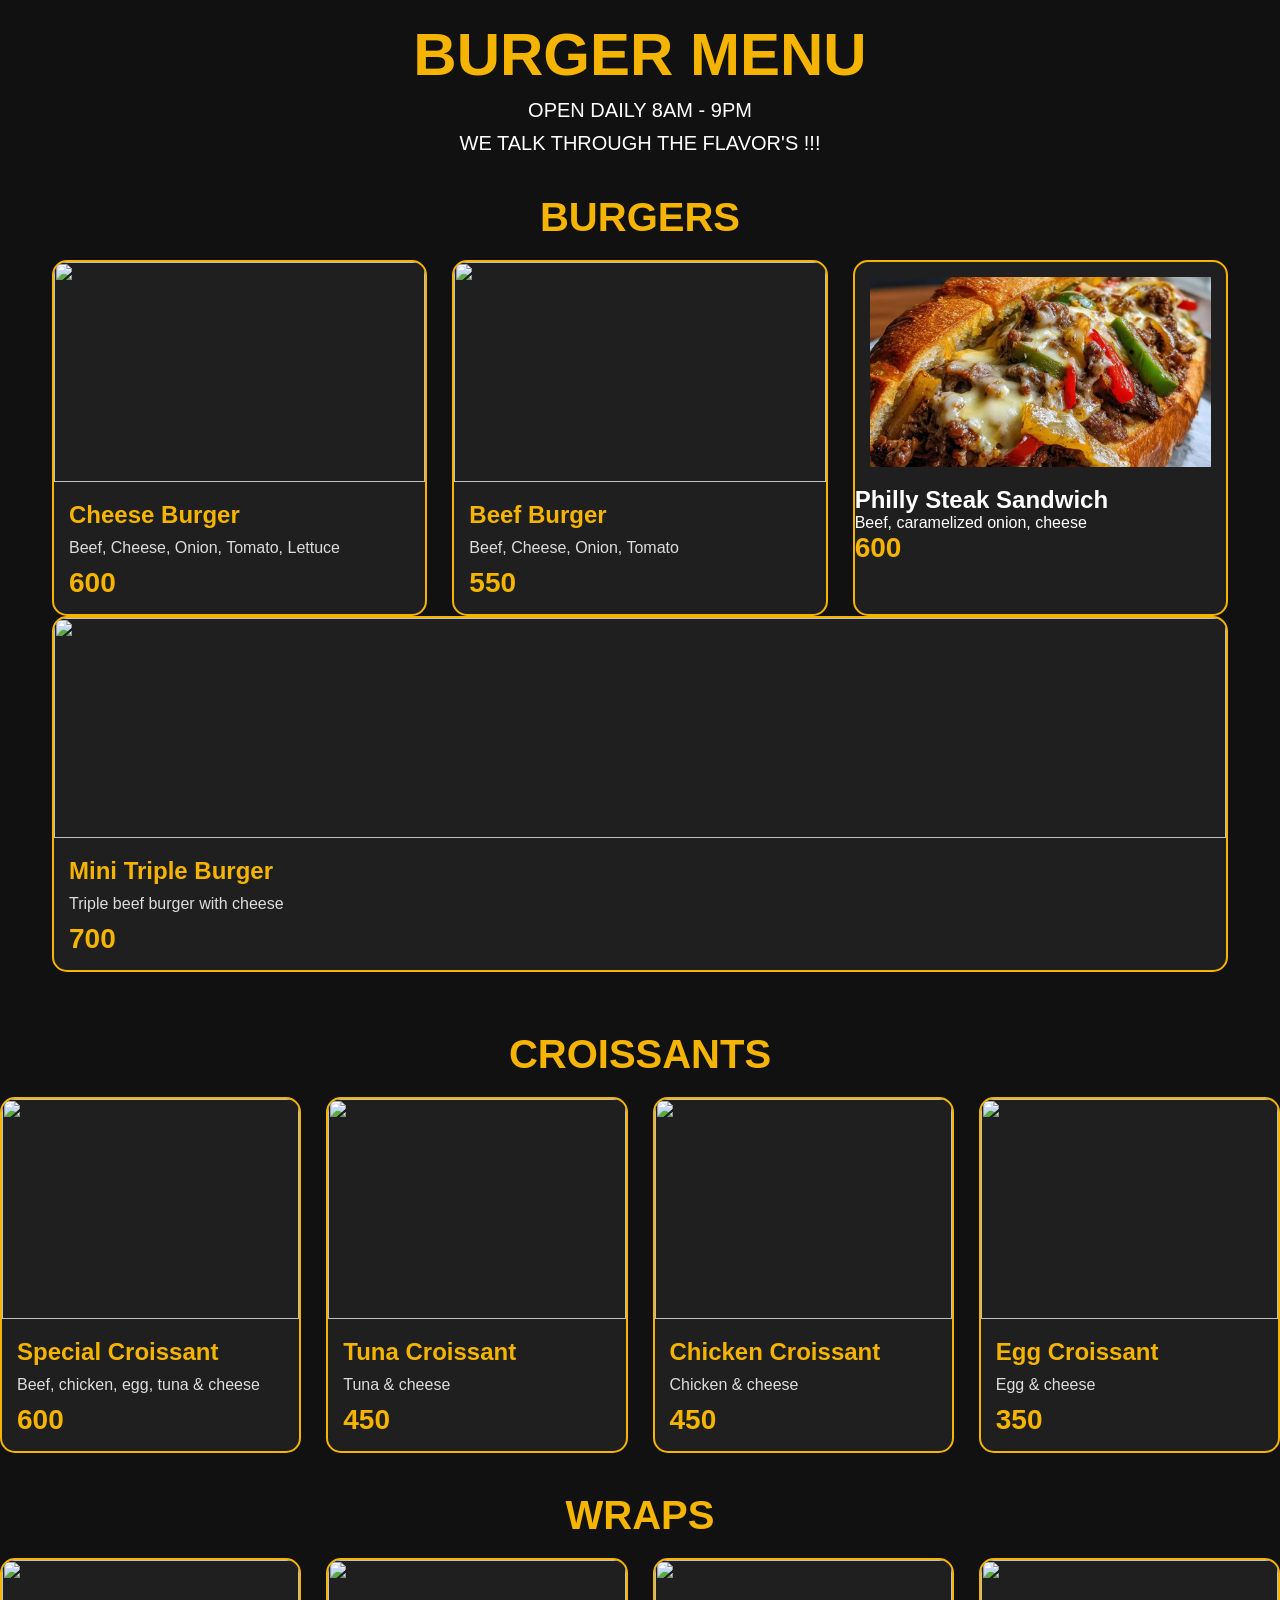
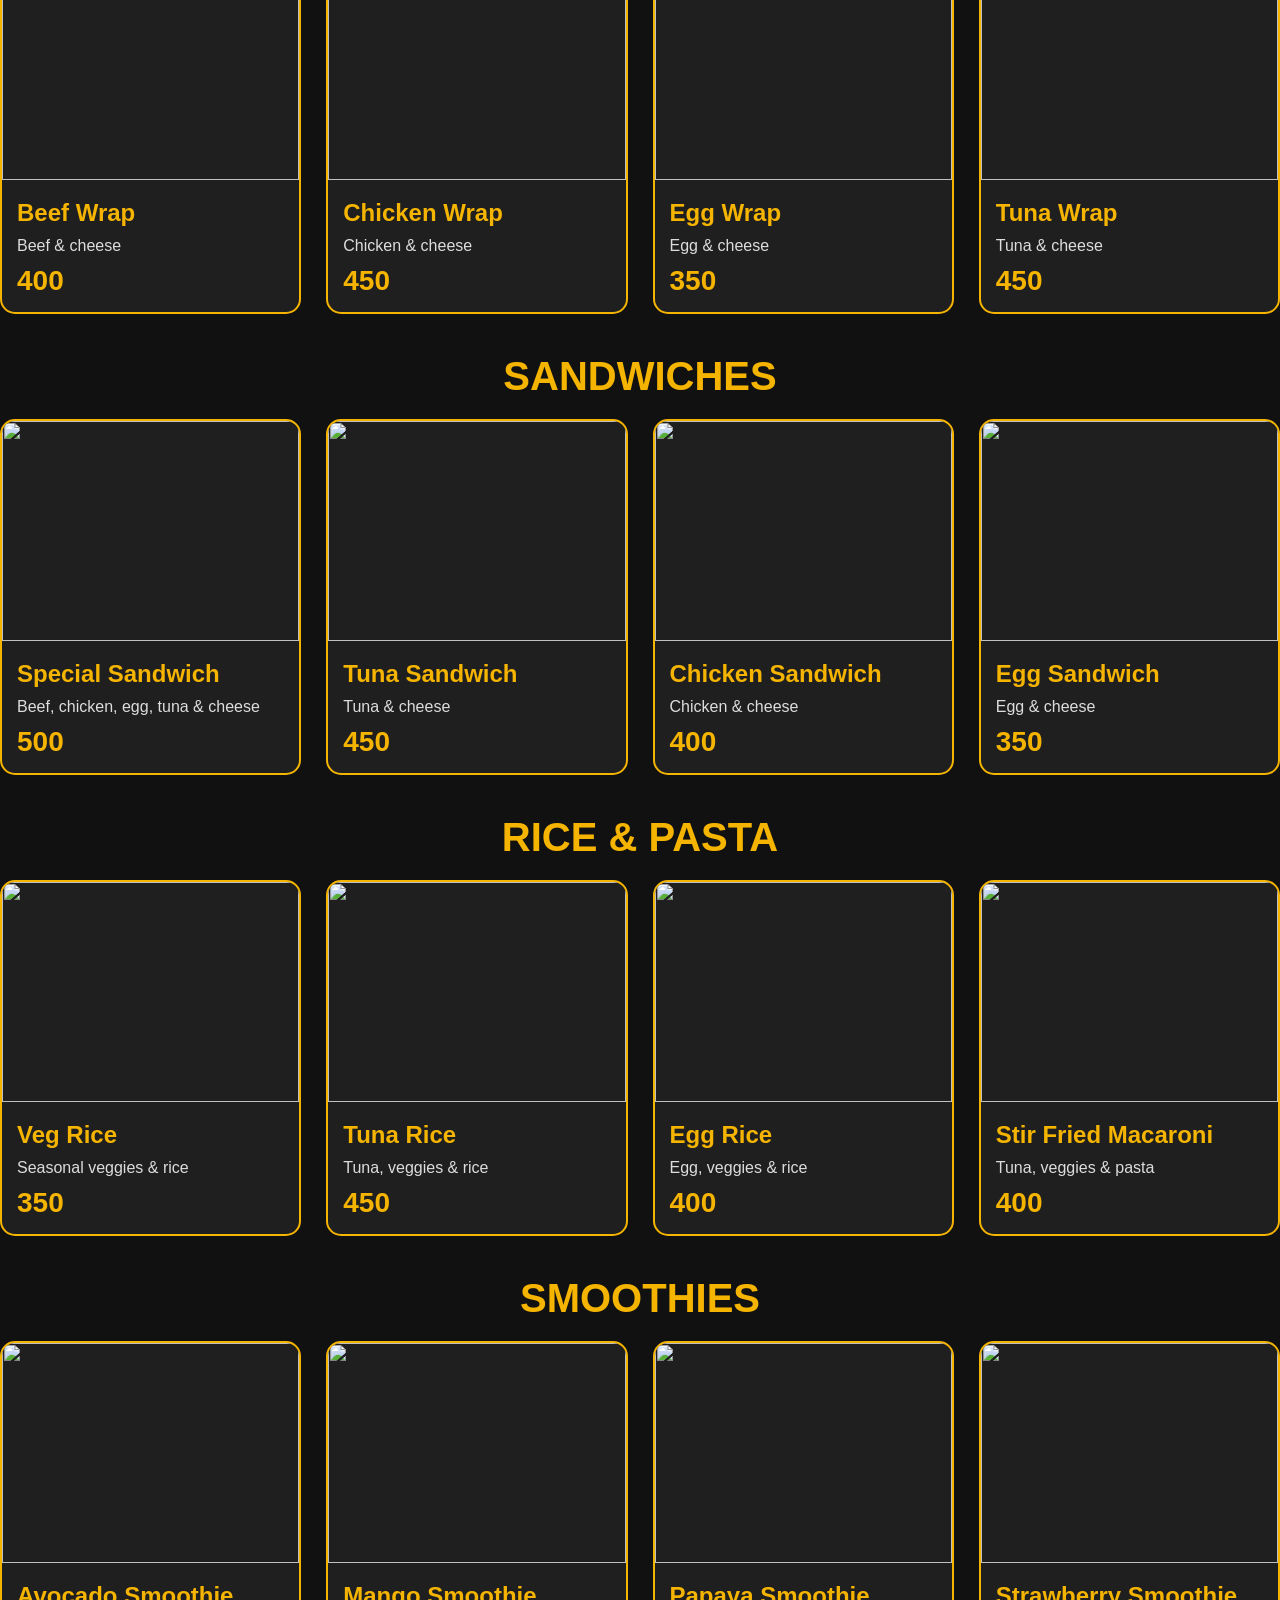
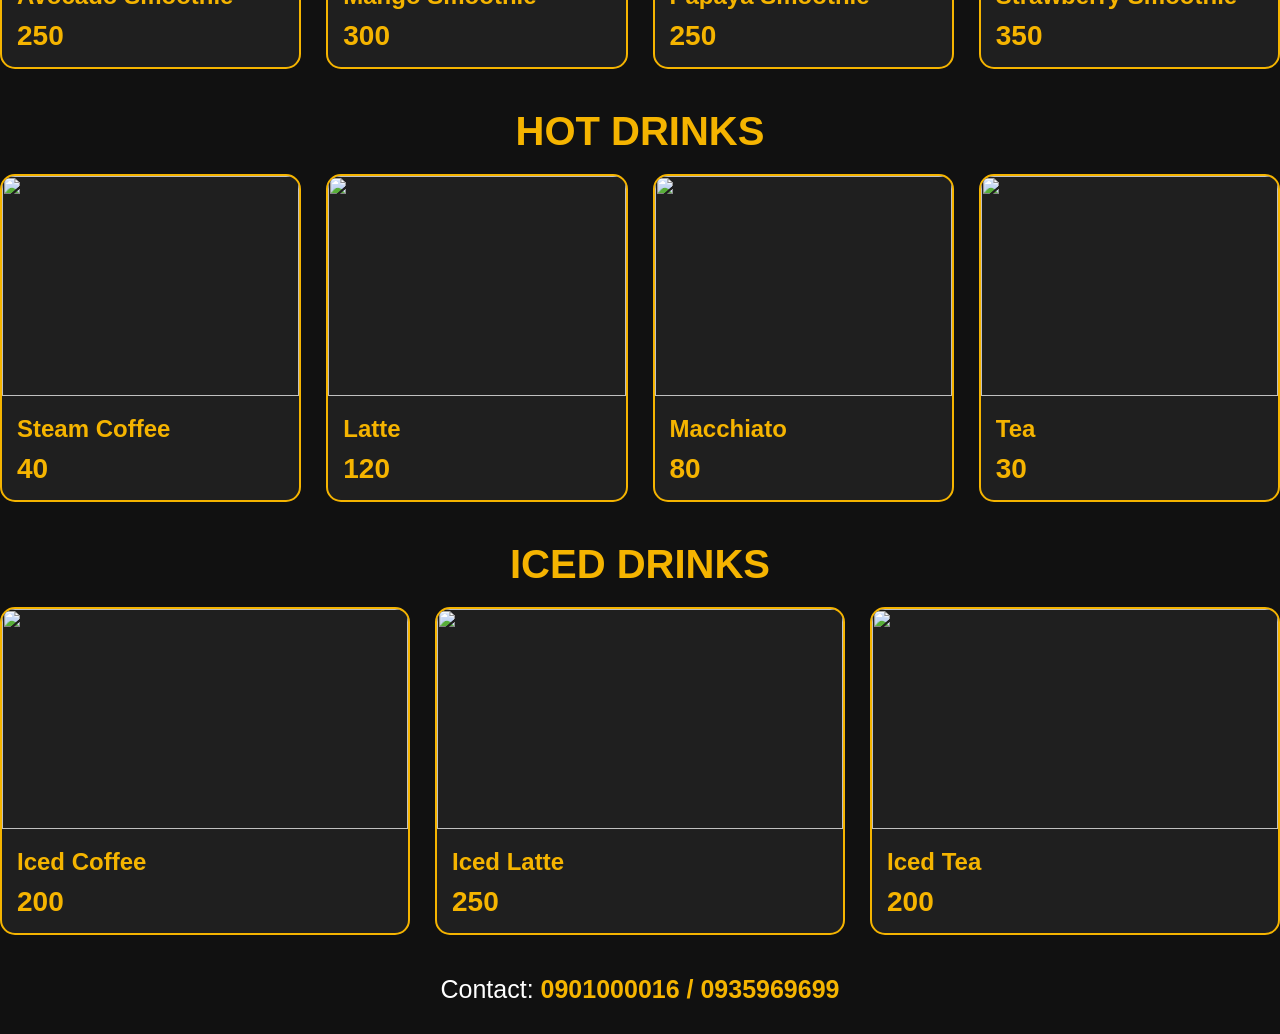
==== index.html @ a99a6784 "change commit" ====
<!DOCTYPE html>
<html lang="en">
<head>
<meta charset="UTF-8">
<meta name="viewport" content="width=device-width, initial-scale=1.0">
<title>Burger Menu</title>

<link rel="stylesheet" href="/styles/style.css">
</head>
<!-- 
    body
        main
        header/navbar 
        section
        section
    footer
    



-->


<body>

<div class="container">

<div class="title">
    <h1>BURGER MENU</h1>
    <p>OPEN DAILY 8AM - 9PM</p>
    <p>WE TALK THROUGH THE FLAVOR'S !!!</p>
</div>

<!-- BURGERS -->

<h1 class="section-title">BURGERS</h1>

<div class="grid">

<div class="card">
<img src="https://images.unsplash.com/photo-1568901346375-23c9450c58cd?q=80&w=1000">
<div class="content">
<h2>Cheese Burger</h2>
<p>Beef, Cheese, Onion, Tomato, Lettuce</p>
<div class="price">600</div>
</div>
</div>

<div class="card">
<img src="https://images.unsplash.com/photo-1550547660-d9450f859349?q=80&w=1000">
<div class="content">
<h2>Beef Burger</h2>
<p>Beef, Cheese, Onion, Tomato</p>
<div class="price">550</div>
</div>
</div>

<div class="card">
<img src="/asset/images/ground-beef-philly-cheese-steak-sandwich-featured.webp"
<div class="content">
<h2>Philly Steak Sandwich</h2>
<p>Beef, caramelized onion, cheese</p>
<div class="price">600</div>
</div>
</div>

<div class="card">
<img src="https://images.unsplash.com/photo-1571091718767-18b5b1457add?q=80&w=1000">
<div class="content">
<h2>Mini Triple Burger</h2>
<p>Triple beef burger with cheese</p>
<div class="price">700</div>
</div>
</div>

</div>

<!-- CROISSANTS -->

<h1 class="section-title">CROISSANTS</h1>

<div class="grid">

<div class="card">
<img src="https://images.unsplash.com/photo-1608039755401-742074f0548d?q=80&w=1000">
<div class="content">
<h2>Special Croissant</h2>
<p>Beef, chicken, egg, tuna & cheese</p>
<div class="price">600</div>
</div>
</div>

<div class="card">
<img src="https://images.unsplash.com/photo-1608039755401-742074f0548d?q=80&w=1000">
<div class="content">
<h2>Tuna Croissant</h2>
<p>Tuna & cheese</p>
<div class="price">450</div>
</div>
</div>

<div class="card">
<img src="https://images.unsplash.com/photo-1608039755401-742074f0548d?q=80&w=1000">
<div class="content">
<h2>Chicken Croissant</h2>
<p>Chicken & cheese</p>
<div class="price">450</div>
</div>
</div>

<div class="card">
<img src="https://images.unsplash.com/photo-1608039755401-742074f0548d?q=80&w=1000">
<div class="content">
<h2>Egg Croissant</h2>
<p>Egg & cheese</p>
<div class="price">350</div>
</div>
</div>

</div>

<!-- WRAPS -->

<h1 class="section-title">WRAPS</h1>

<div class="grid">

<div class="card">
<img src="https://images.unsplash.com/photo-1626700051175-6818013e1d4f?q=80&w=1000">
<div class="content">
<h2>Beef Wrap</h2>
<p>Beef & cheese</p>
<div class="price">400</div>
</div>
</div>

<div class="card">
<img src="https://images.unsplash.com/photo-1626700051175-6818013e1d4f?q=80&w=1000">
<div class="content">
<h2>Chicken Wrap</h2>
<p>Chicken & cheese</p>
<div class="price">450</div>
</div>
</div>

<div class="card">
<img src="https://images.unsplash.com/photo-1626700051175-6818013e1d4f?q=80&w=1000">
<div class="content">
<h2>Egg Wrap</h2>
<p>Egg & cheese</p>
<div class="price">350</div>
</div>
</div>

<div class="card">
<img src="https://images.unsplash.com/photo-1626700051175-6818013e1d4f?q=80&w=1000">
<div class="content">
<h2>Tuna Wrap</h2>
<p>Tuna & cheese</p>
<div class="price">450</div>
</div>
</div>

</div>

<!-- SANDWICHES -->

<h1 class="section-title">SANDWICHES</h1>

<div class="grid">

<div class="card">
<img src="https://images.unsplash.com/photo-1528736235302-52922df5c122?q=80&w=1000">
<div class="content">
<h2>Special Sandwich</h2>
<p>Beef, chicken, egg, tuna & cheese</p>
<div class="price">500</div>
</div>
</div>

<div class="card">
<img src="https://images.unsplash.com/photo-1528736235302-52922df5c122?q=80&w=1000">
<div class="content">
<h2>Tuna Sandwich</h2>
<p>Tuna & cheese</p>
<div class="price">450</div>
</div>
</div>

<div class="card">
<img src="https://images.unsplash.com/photo-1528736235302-52922df5c122?q=80&w=1000">
<div class="content">
<h2>Chicken Sandwich</h2>
<p>Chicken & cheese</p>
<div class="price">400</div>
</div>
</div>

<div class="card">
<img src="https://images.unsplash.com/photo-1528736235302-52922df5c122?q=80&w=1000">
<div class="content">
<h2>Egg Sandwich</h2>
<p>Egg & cheese</p>
<div class="price">350</div>
</div>
</div>

</div>

<!-- RICE & PASTA -->

<h1 class="section-title">RICE & PASTA</h1>

<div class="grid">

<div class="card">
<img src="https://images.unsplash.com/photo-1512058564366-18510be2db19?q=80&w=1000">
<div class="content">
<h2>Veg Rice</h2>
<p>Seasonal veggies & rice</p>
<div class="price">350</div>
</div>
</div>

<div class="card">
<img src="https://images.unsplash.com/photo-1512058564366-18510be2db19?q=80&w=1000">
<div class="content">
<h2>Tuna Rice</h2>
<p>Tuna, veggies & rice</p>
<div class="price">450</div>
</div>
</div>

<div class="card">
<img src="https://images.unsplash.com/photo-1512058564366-18510be2db19?q=80&w=1000">
<div class="content">
<h2>Egg Rice</h2>
<p>Egg, veggies & rice</p>
<div class="price">400</div>
</div>
</div>

<div class="card">
<img src="https://images.unsplash.com/photo-1621996346565-e3dbc646d9a9?q=80&w=1000">
<div class="content">
<h2>Stir Fried Macaroni</h2>
<p>Tuna, veggies & pasta</p>
<div class="price">400</div>
</div>
</div>

</div>

<!-- SMOOTHIES -->

<h1 class="section-title">SMOOTHIES</h1>

<div class="grid">

<div class="card">
<img src="https://images.unsplash.com/photo-1623065422902-30a2d299bbe4?q=80&w=1000">
<div class="content">
<h2>Avocado Smoothie</h2>
<div class="price">250</div>
</div>
</div>

<div class="card">
<img src="https://images.unsplash.com/photo-1621506289937-a8e4df240d0b?q=80&w=1000">
<div class="content">
<h2>Mango Smoothie</h2>
<div class="price">300</div>
</div>
</div>

<div class="card">
<img src="https://images.unsplash.com/photo-1622483767028-3f66f32aef97?q=80&w=1000">
<div class="content">
<h2>Papaya Smoothie</h2>
<div class="price">250</div>
</div>
</div>

<div class="card">
<img src="https://images.unsplash.com/photo-1553530666-ba11a90bb918?q=80&w=1000">
<div class="content">
<h2>Strawberry Smoothie</h2>
<div class="price">350</div>
</div>
</div>

</div>

<!-- HOT DRINKS -->

<h1 class="section-title">HOT DRINKS</h1>

<div class="grid">

<div class="card">
<img src="https://images.unsplash.com/photo-1495474472287-4d71bcdd2085?q=80&w=1000">
<div class="content">
<h2>Steam Coffee</h2>
<div class="price">40</div>
</div>
</div>

<div class="card">
<img src="https://images.unsplash.com/photo-1495474472287-4d71bcdd2085?q=80&w=1000">
<div class="content">
<h2>Latte</h2>
<div class="price">120</div>
</div>
</div>

<div class="card">
<img src="https://images.unsplash.com/photo-1495474472287-4d71bcdd2085?q=80&w=1000">
<div class="content">
<h2>Macchiato</h2>
<div class="price">80</div>
</div>
</div>

<div class="card">
<img src="https://images.unsplash.com/photo-1495474472287-4d71bcdd2085?q=80&w=1000">
<div class="content">
<h2>Tea</h2>
<div class="price">30</div>
</div>
</div>

</div>

<!-- ICED DRINKS -->

<h1 class="section-title">ICED DRINKS</h1>

<div class="grid">

<div class="card">
<img src="https://images.unsplash.com/photo-1517701604599-bb29b565090c?q=80&w=1000">
<div class="content">
<h2>Iced Coffee</h2>
<div class="price">200</div>
</div>
</div>

<div class="card">
<img src="https://images.unsplash.com/photo-1517701604599-bb29b565090c?q=80&w=1000">
<div class="content">
<h2>Iced Latte</h2>
<div class="price">250</div>
</div>
</div>

<div class="card">
<img src="https://images.unsplash.com/photo-1517701604599-bb29b565090c?q=80&w=1000">
<div class="content">
<h2>Iced Tea</h2>
<div class="price">200</div>
</div>
</div>

</div>

<div class="footer">
Contact: <span>0901000016 / 0935969699</span>
</div>

</div>

</body>
</html>
---- styles/style.css ----
*{
    margin:0;
    padding:0;
    box-sizing:border-box;
    font-family:Arial, sans-serif;
}

body{
    background:#111;
    color:white;
}

.container{
    width:95%;
    margin:auto;
    padding:20px;
}

.title{
    text-align:center;
    margin-bottom:30px;
}

.title h1{
    color:#f5b400;
    font-size:60px;
}

.title p{
    margin-top:10px;
    font-size:20px;
}

.section-title{
    text-align:center;
    color:#f5b400;
    margin:40px 0 20px;
    font-size:40px;
}

.grid{
    display:grid;
    grid-template-columns:repeat(auto-fit,minmax(260px,1fr));
    gap:25px;
}

.card{
    background:#1f1f1f;
    border:2px solid #f5b400;
    border-radius:15px;
    overflow:hidden;
    transition:0.3s;
}

.card:hover{
    transform:scale(1.03);
}

.card img{
    width:100%;
    height:220px;
    object-fit:cover;
}

.content{
    padding:15px;
}

.content h2{
    color:#f5b400;
    margin-bottom:10px;
}

.content p{
    color:#ddd;
    margin-bottom:10px;
}

.price{
    font-size:28px;
    font-weight:bold;
    color:#f5b400;
}

.footer{
    margin-top:40px;
    text-align:center;
    font-size:25px;
    padding-bottom:30px;
}

.footer span{
    color:#f5b400;
    font-weight:bold;
}
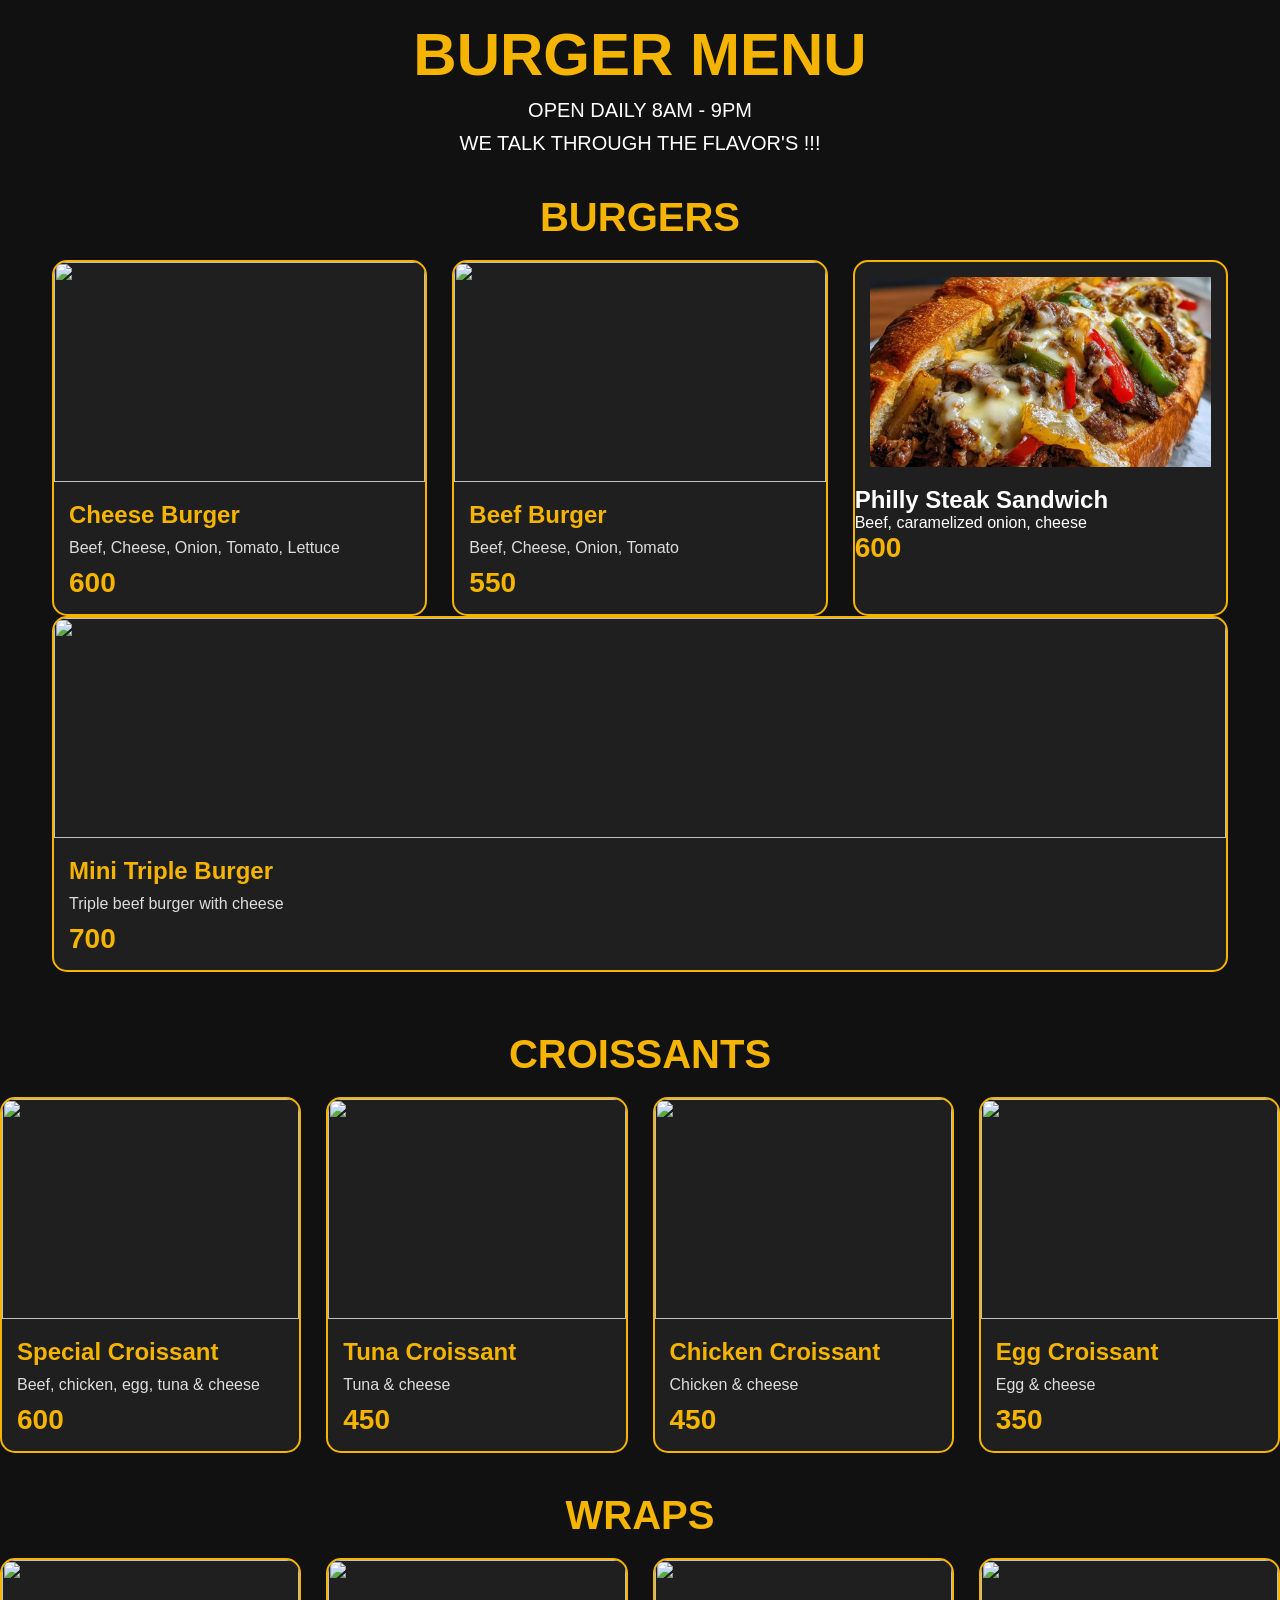
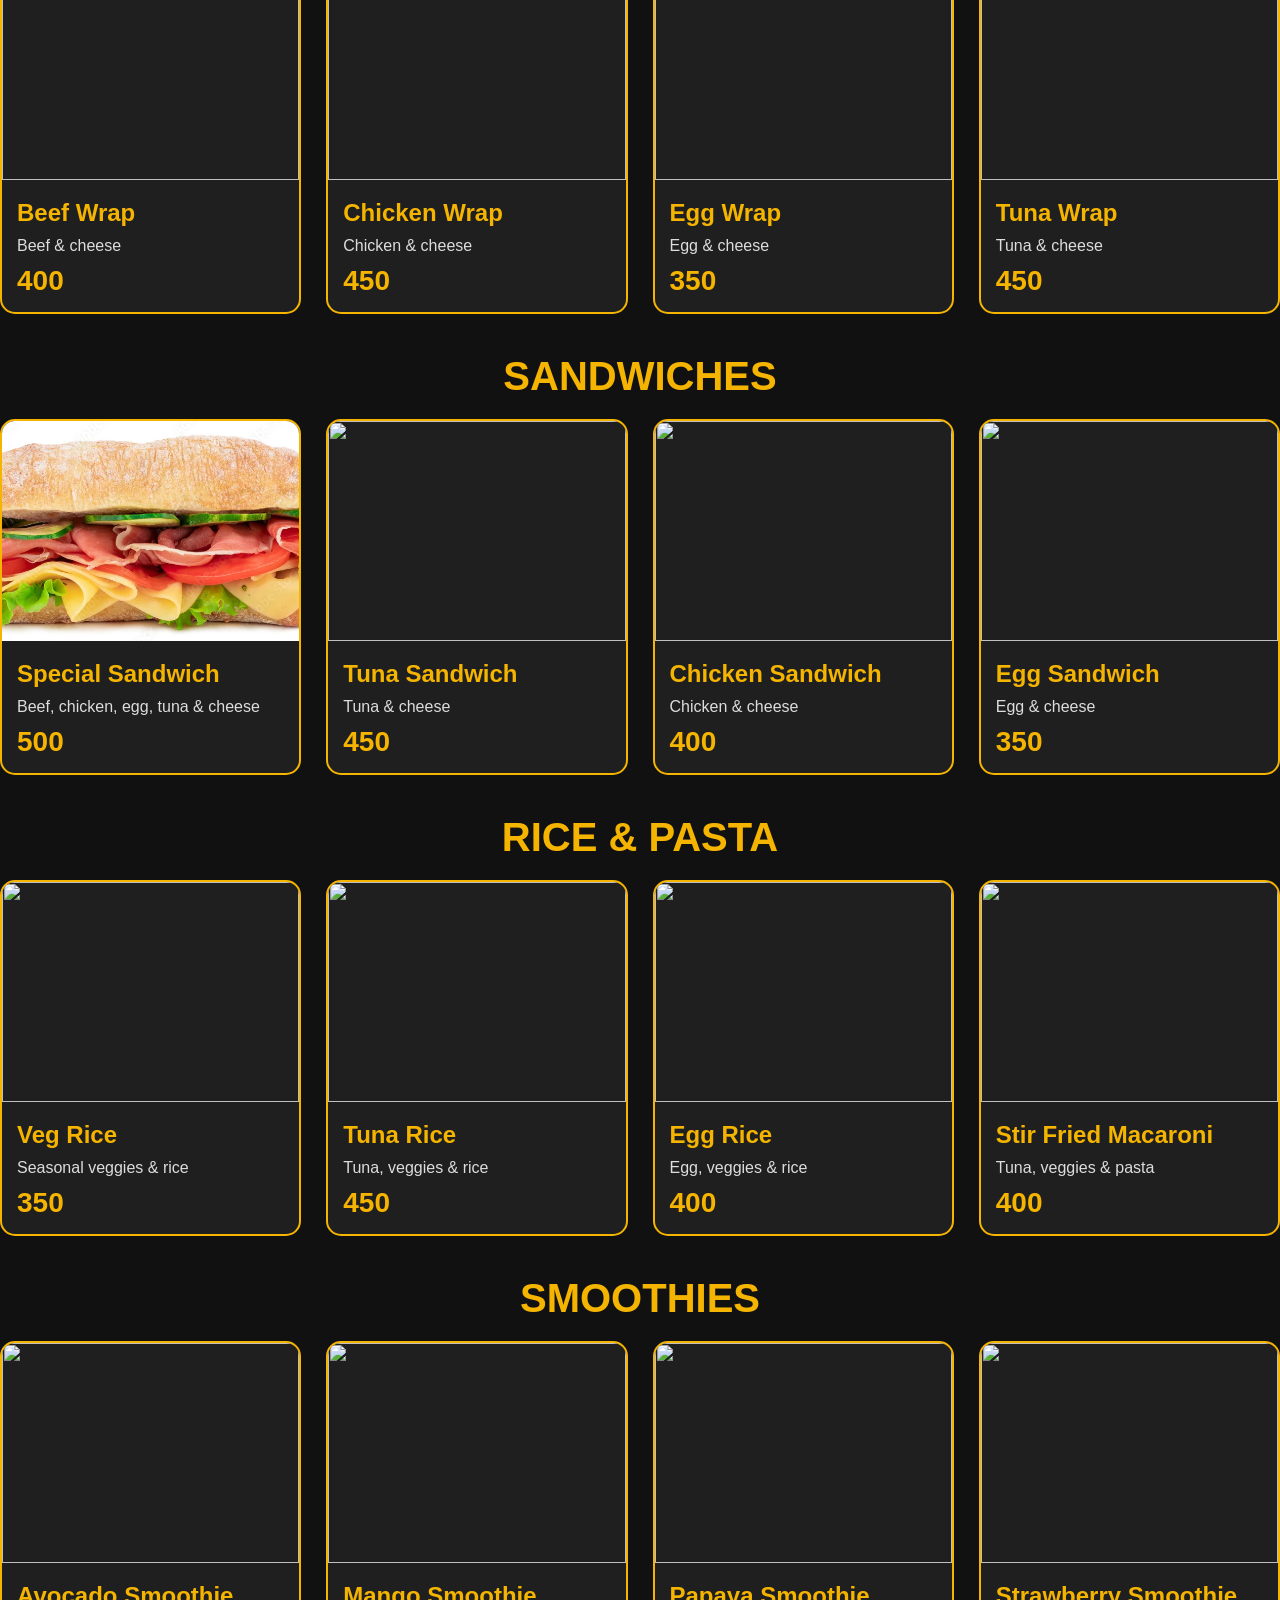
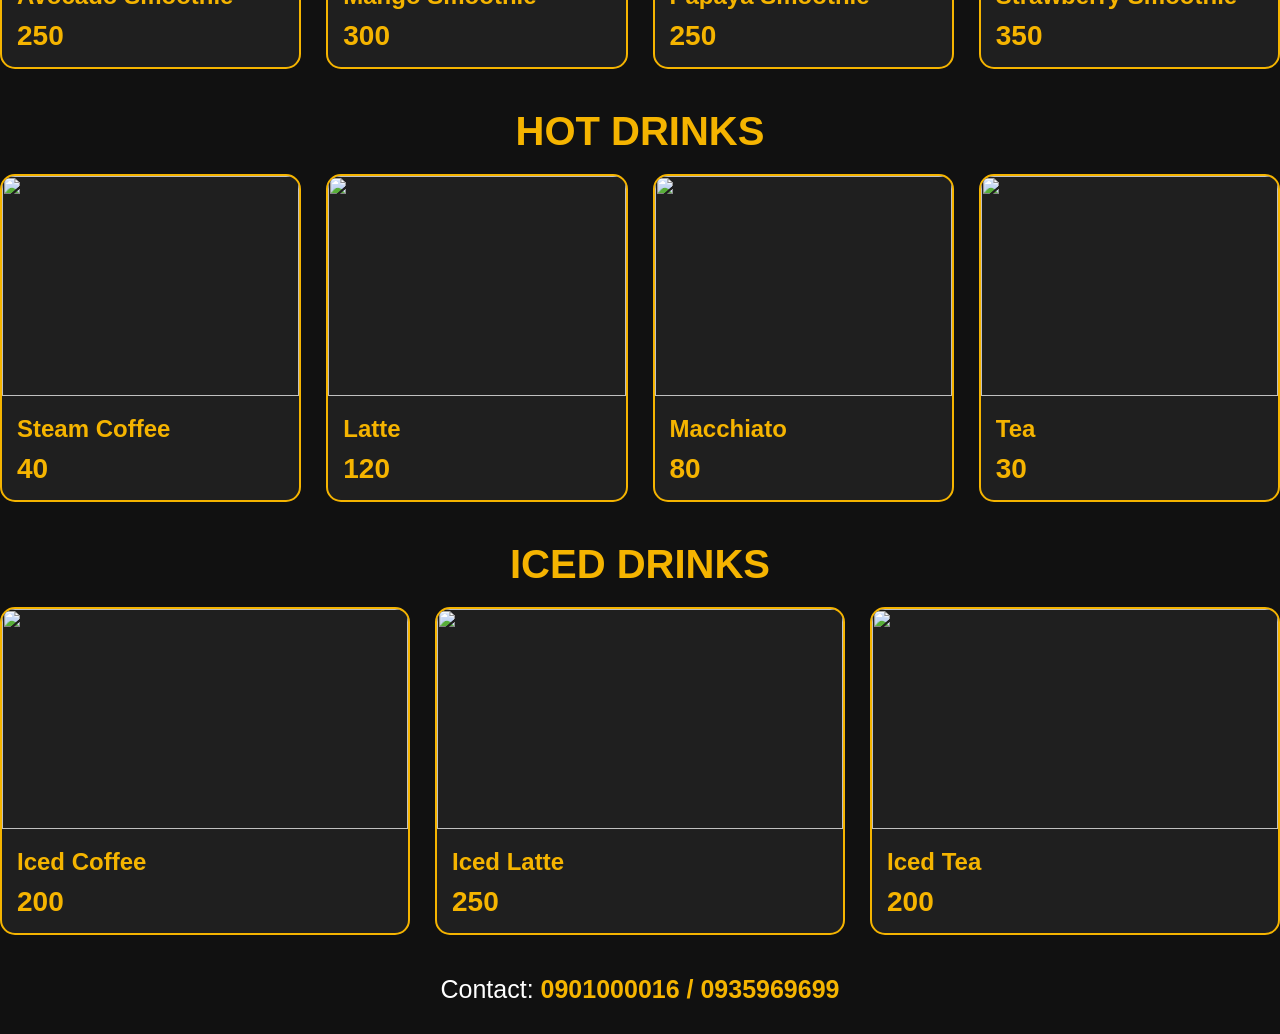
==== commit 1932bf8e: "feat: image added" ====
--- a/index.html
+++ b/index.html
@@ -170,7 +170,7 @@
 <div class="grid">
 
 <div class="card">
-<img src="https://images.unsplash.com/photo-1528736235302-52922df5c122?q=80&w=1000">
+<img src="/asset/images/1000_F_268851404_JW1PSsCb5qtuVMyf35nNJN69etc7xAT7.webp">
 <div class="content">
 <h2>Special Sandwich</h2>
 <p>Beef, chicken, egg, tuna & cheese</p>
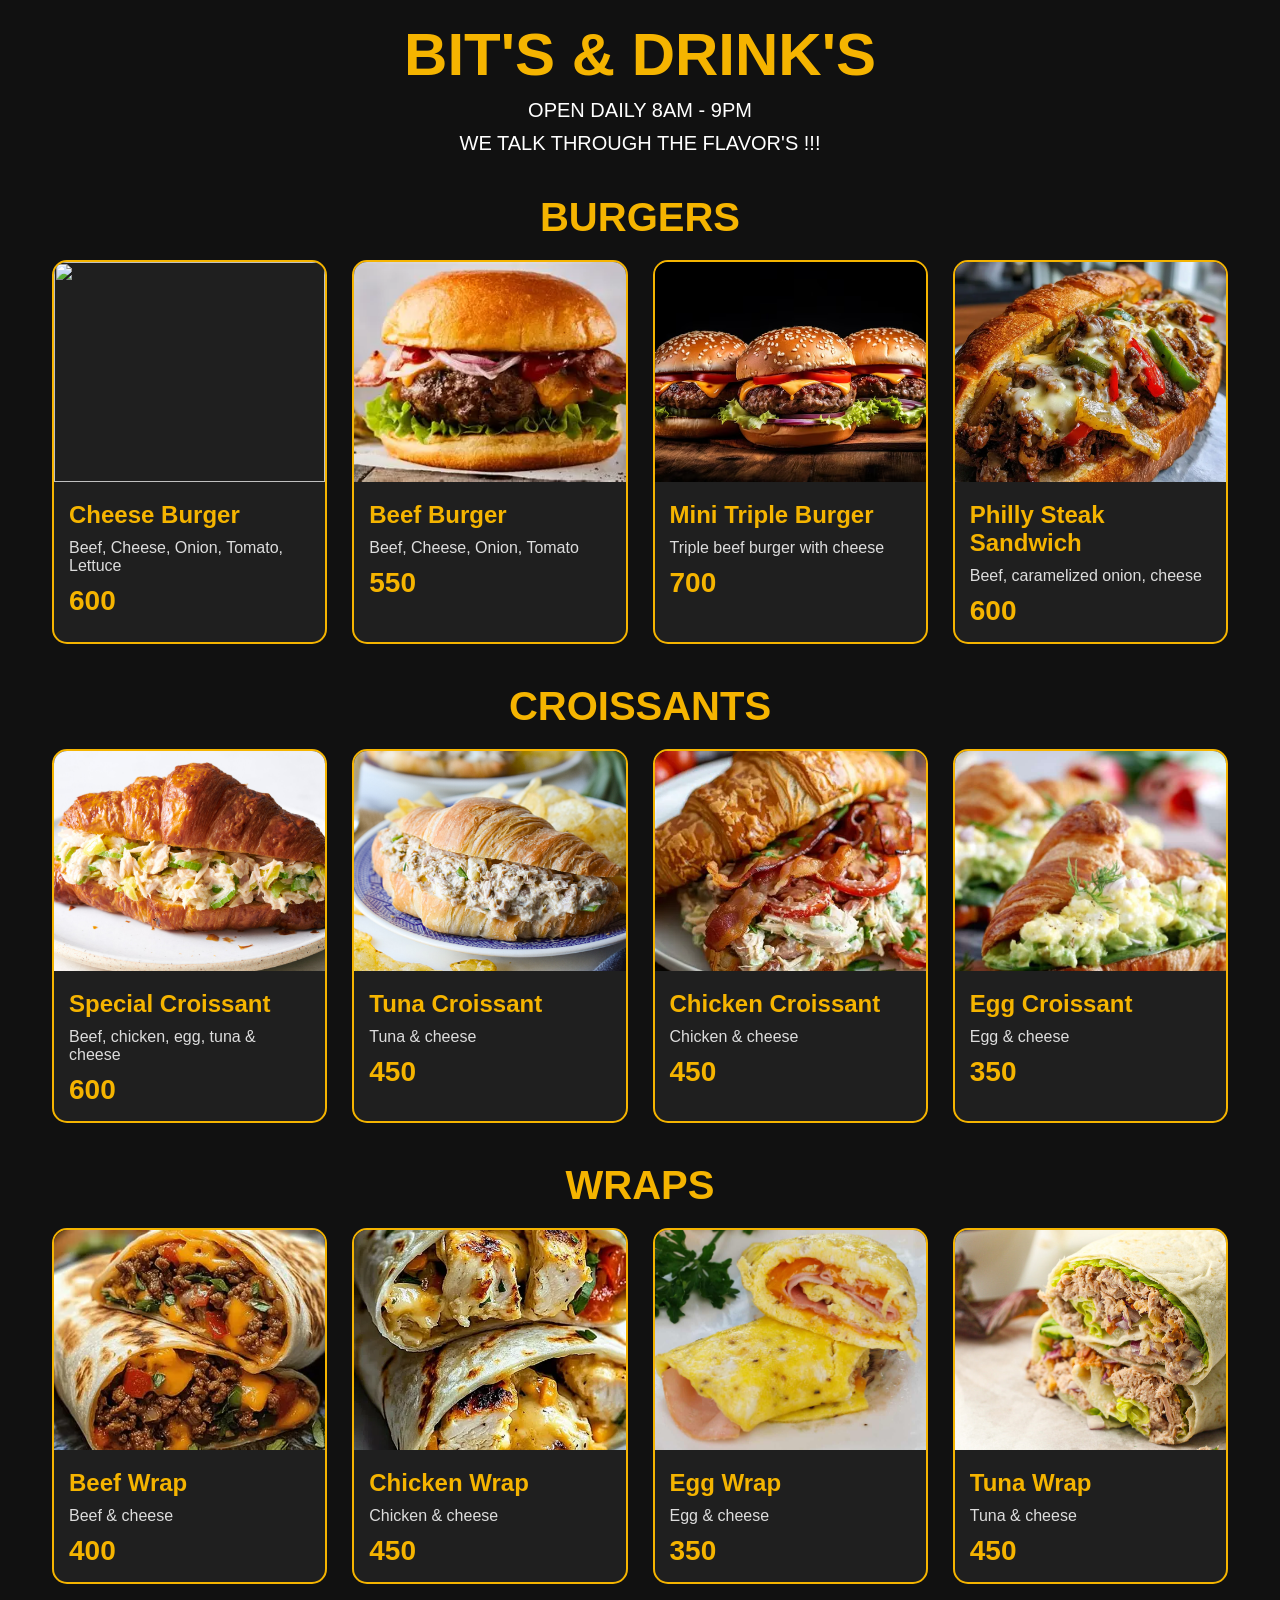
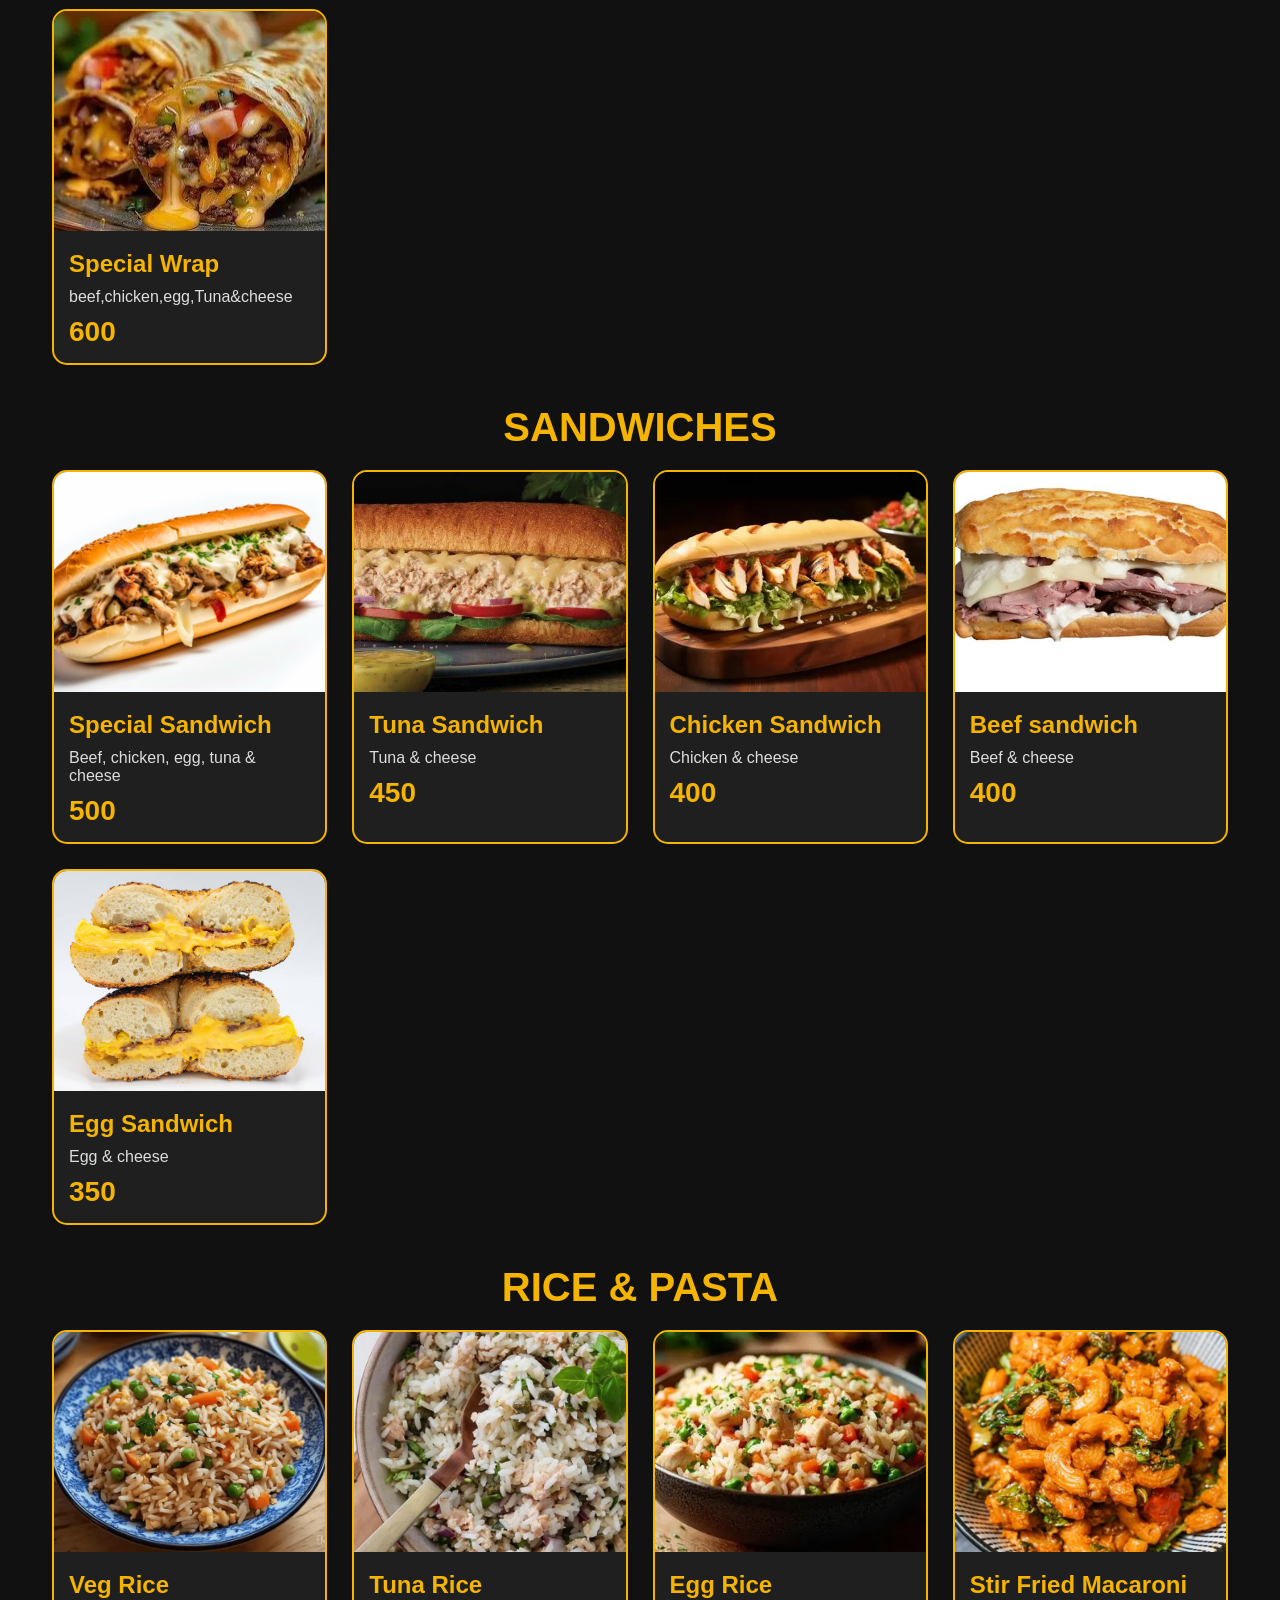
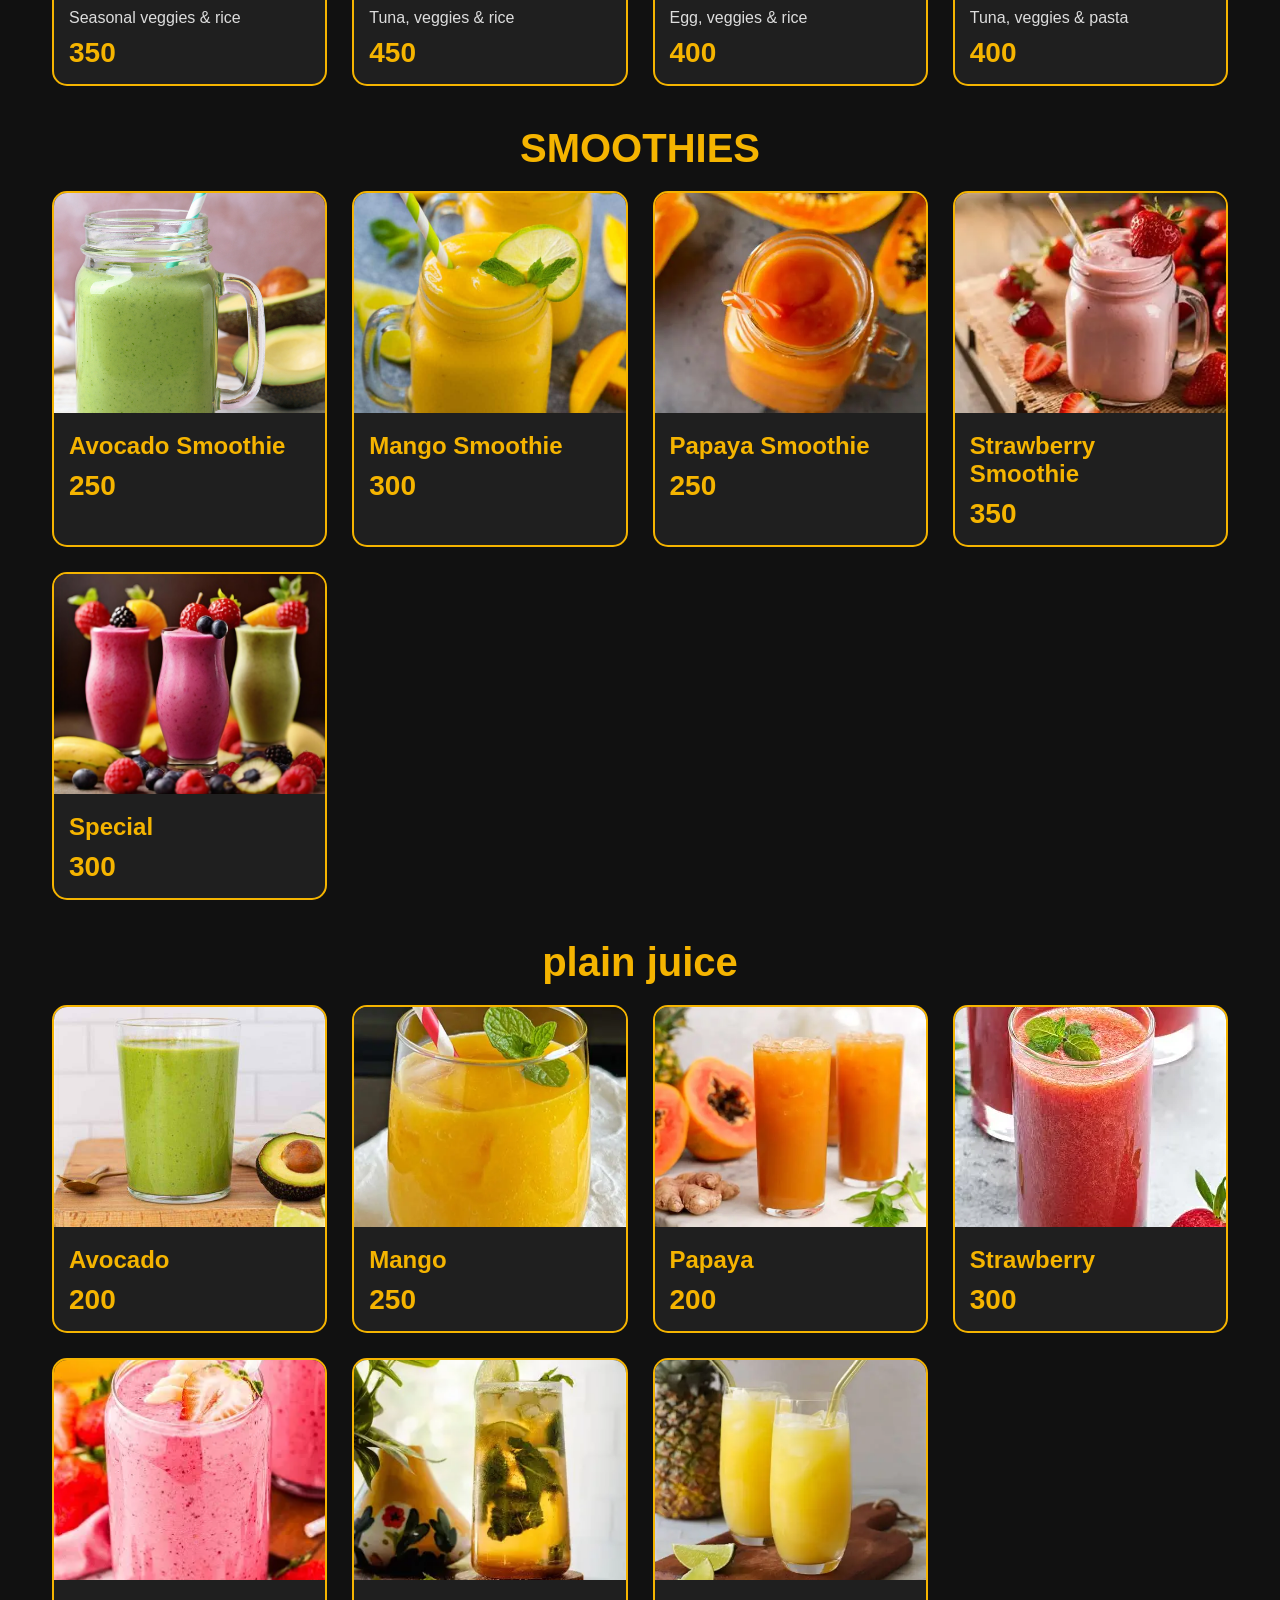
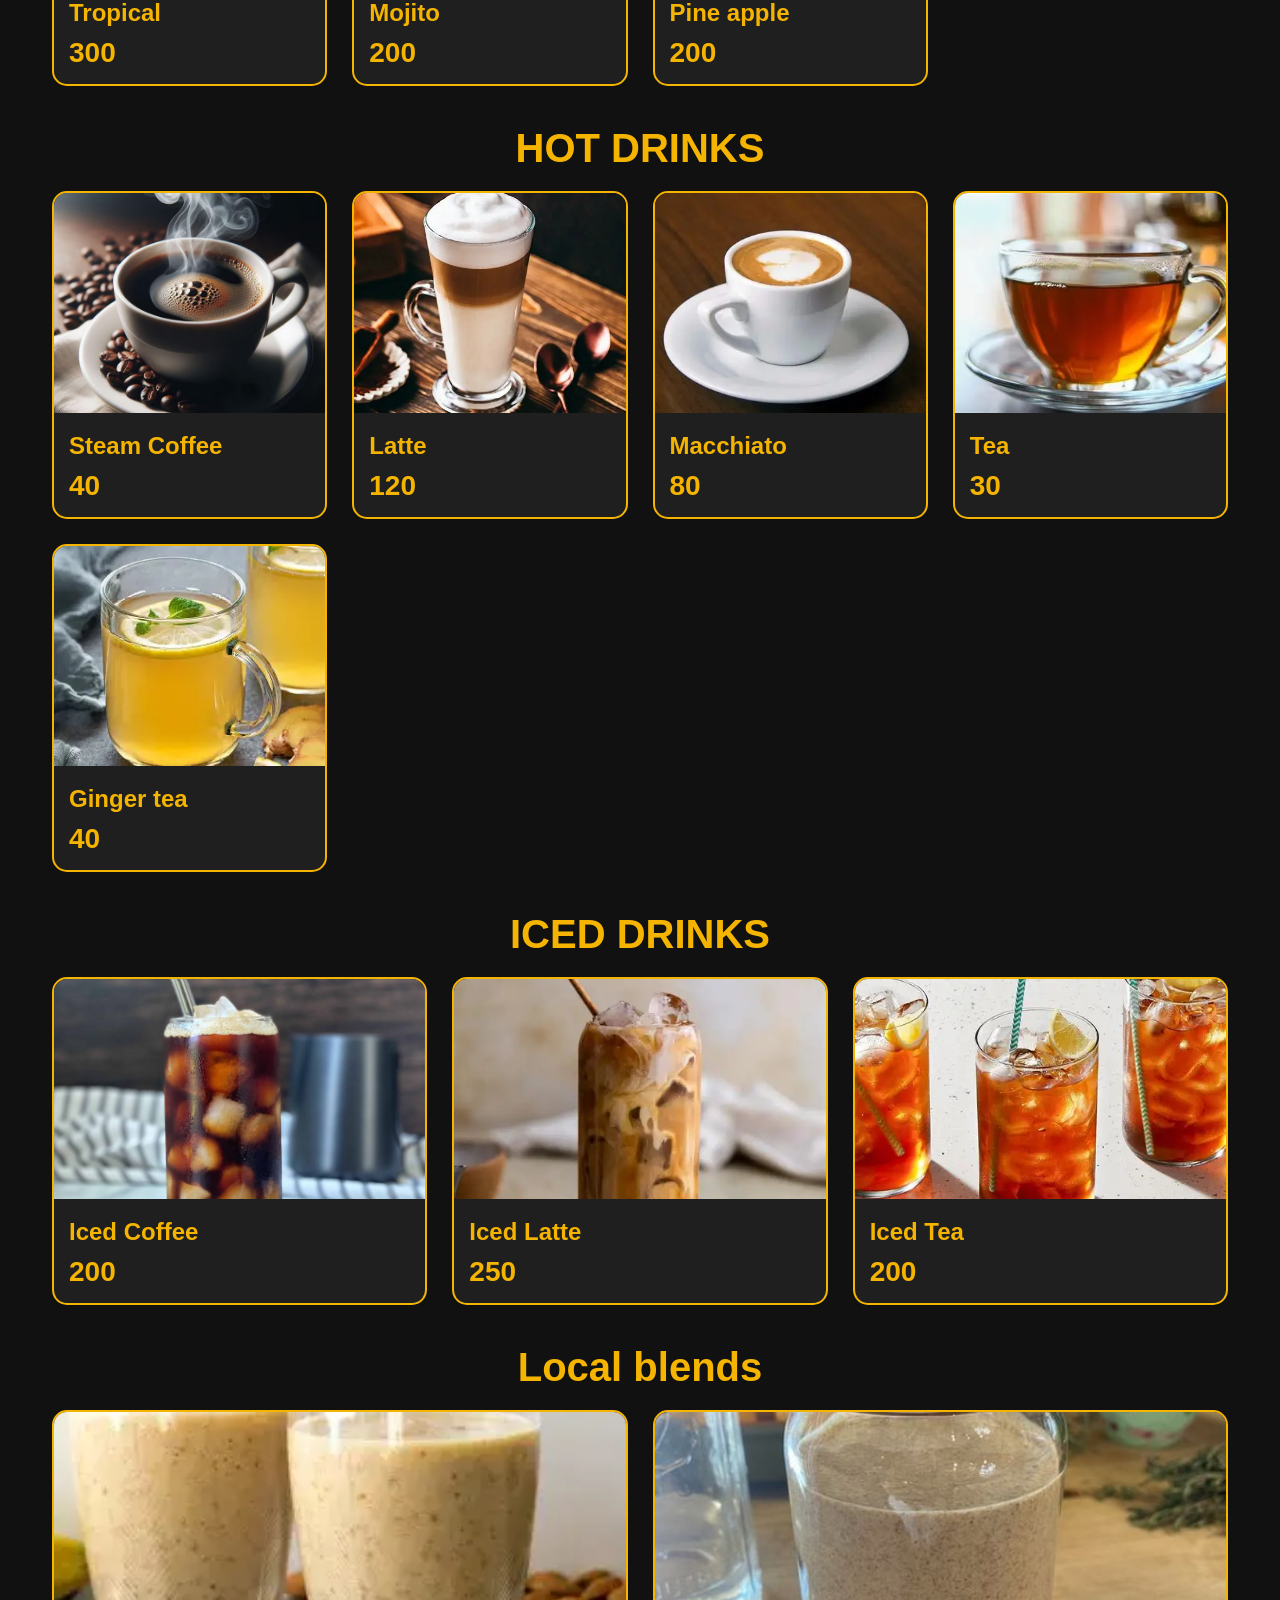
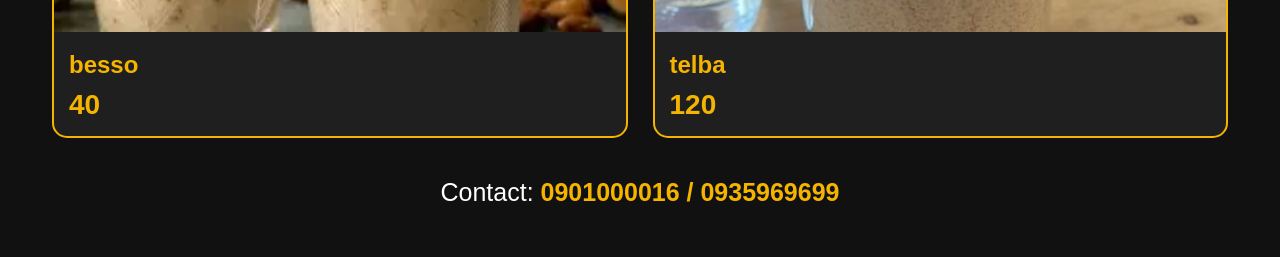
==== commit 5215f0a0: "initial commit" ====
--- a/index.html
+++ b/index.html
@@ -3,7 +3,7 @@
 <head>
 <meta charset="UTF-8">
 <meta name="viewport" content="width=device-width, initial-scale=1.0">
-<title>Burger Menu</title>
+<title>BIT'S & DRINK'SB</title>
 
 <link rel="stylesheet" href="/styles/style.css">
 </head>
@@ -26,7 +26,7 @@
 <div class="container">
 
 <div class="title">
-    <h1>BURGER MENU</h1>
+    <h1>BIT'S & DRINK'S</h1>
     <p>OPEN DAILY 8AM - 9PM</p>
     <p>WE TALK THROUGH THE FLAVOR'S !!!</p>
 </div>
@@ -47,7 +47,7 @@
 </div>
 
 <div class="card">
-<img src="https://images.unsplash.com/photo-1550547660-d9450f859349?q=80&w=1000">
+<img src="/asset/images/beef.webp">
 <div class="content">
 <h2>Beef Burger</h2>
 <p>Beef, Cheese, Onion, Tomato</p>
@@ -55,8 +55,17 @@
 </div>
 </div>
 
-<div class="card">
-<img src="/asset/images/ground-beef-philly-cheese-steak-sandwich-featured.webp"
+
+<div class="card">
+<img src="/asset/images/three-burgers-with-cheeseburgers-wooden-table_662214-572397.avif">
+<div class="content">
+<h2>Mini Triple Burger</h2>
+<p>Triple beef burger with cheese</p>
+<div class="price">700</div>
+</div>
+</div>
+<div class="card">
+<img src="/asset/images/ground-beef-philly-cheese-steak-sandwich-featured.webp">
 <div class="content">
 <h2>Philly Steak Sandwich</h2>
 <p>Beef, caramelized onion, cheese</p>
@@ -64,15 +73,6 @@
 </div>
 </div>
 
-<div class="card">
-<img src="https://images.unsplash.com/photo-1571091718767-18b5b1457add?q=80&w=1000">
-<div class="content">
-<h2>Mini Triple Burger</h2>
-<p>Triple beef burger with cheese</p>
-<div class="price">700</div>
-</div>
-</div>
-
 </div>
 
 <!-- CROISSANTS -->
@@ -82,7 +82,7 @@
 <div class="grid">
 
 <div class="card">
-<img src="https://images.unsplash.com/photo-1608039755401-742074f0548d?q=80&w=1000">
+<img src="/asset/images/crossent.jpg">
 <div class="content">
 <h2>Special Croissant</h2>
 <p>Beef, chicken, egg, tuna & cheese</p>
@@ -91,7 +91,7 @@
 </div>
 
 <div class="card">
-<img src="https://images.unsplash.com/photo-1608039755401-742074f0548d?q=80&w=1000">
+<img src="/asset/images/tuna-salad-croissant-sandwich-1200x750.png">
 <div class="content">
 <h2>Tuna Croissant</h2>
 <p>Tuna & cheese</p>
@@ -100,7 +100,7 @@
 </div>
 
 <div class="card">
-<img src="https://images.unsplash.com/photo-1608039755401-742074f0548d?q=80&w=1000">
+<img src="/asset/images/chicken crroo.webp">
 <div class="content">
 <h2>Chicken Croissant</h2>
 <p>Chicken & cheese</p>
@@ -109,7 +109,7 @@
 </div>
 
 <div class="card">
-<img src="https://images.unsplash.com/photo-1608039755401-742074f0548d?q=80&w=1000">
+<img src="/asset/images/Scrambled-Egg-Croissant-Breakfast-Sandwich_3-683x1024.jpg">
 <div class="content">
 <h2>Egg Croissant</h2>
 <p>Egg & cheese</p>
@@ -126,7 +126,7 @@
 <div class="grid">
 
 <div class="card">
-<img src="https://images.unsplash.com/photo-1626700051175-6818013e1d4f?q=80&w=1000">
+<img src="/asset/images/beffe.webp">
 <div class="content">
 <h2>Beef Wrap</h2>
 <p>Beef & cheese</p>
@@ -135,7 +135,7 @@
 </div>
 
 <div class="card">
-<img src="https://images.unsplash.com/photo-1626700051175-6818013e1d4f?q=80&w=1000">
+<img src="/asset/images/chicken wrap.webp">
 <div class="content">
 <h2>Chicken Wrap</h2>
 <p>Chicken & cheese</p>
@@ -144,7 +144,7 @@
 </div>
 
 <div class="card">
-<img src="https://images.unsplash.com/photo-1626700051175-6818013e1d4f?q=80&w=1000">
+<img src="/asset/images/egg-wrap-one-dish-kitchen-1-1200x1544.jpg">
 <div class="content">
 <h2>Egg Wrap</h2>
 <p>Egg & cheese</p>
@@ -153,13 +153,21 @@
 </div>
 
 <div class="card">
-<img src="https://images.unsplash.com/photo-1626700051175-6818013e1d4f?q=80&w=1000">
+<img src="/asset/images/tuna wrap.jpg">
 <div class="content">
 <h2>Tuna Wrap</h2>
 <p>Tuna & cheese</p>
 <div class="price">450</div>
 </div>
 </div>
+<div class="card">
+<img src="/asset/images/spechial wrap.webp">
+<div class="content">
+<h2>Special Wrap</h2>
+<p>beef,chicken,egg,Tuna&cheese</p>
+<div class="price">600</div>
+</div>
+</div>
 
 </div>
 
@@ -170,7 +178,7 @@
 <div class="grid">
 
 <div class="card">
-<img src="/asset/images/1000_F_268851404_JW1PSsCb5qtuVMyf35nNJN69etc7xAT7.webp">
+<img src="/asset/images/amrole spechal sandwich.png">
 <div class="content">
 <h2>Special Sandwich</h2>
 <p>Beef, chicken, egg, tuna & cheese</p>
@@ -179,7 +187,7 @@
 </div>
 
 <div class="card">
-<img src="https://images.unsplash.com/photo-1528736235302-52922df5c122?q=80&w=1000">
+<img src="/asset/images/tuna amroole.jpg">
 <div class="content">
 <h2>Tuna Sandwich</h2>
 <p>Tuna & cheese</p>
@@ -188,16 +196,24 @@
 </div>
 
 <div class="card">
-<img src="https://images.unsplash.com/photo-1528736235302-52922df5c122?q=80&w=1000">
+<img src="/asset/images/MROOL CHICKEN.webp">
 <div class="content">
 <h2>Chicken Sandwich</h2>
 <p>Chicken & cheese</p>
 <div class="price">400</div>
 </div>
 </div>
-
-<div class="card">
-<img src="https://images.unsplash.com/photo-1528736235302-52922df5c122?q=80&w=1000">
+<div class="card">
+<img src="/asset/images/spechall sandwich.webp">
+<div class="content">
+<h2>Beef sandwich</h2>
+<p>Beef & cheese</p>
+<div class="price">400</div>
+</div>
+</div>
+
+<div class="card">
+<img src="/asset/images/AMROL EGG.jpg">
 <div class="content">
 <h2>Egg Sandwich</h2>
 <p>Egg & cheese</p>
@@ -214,7 +230,7 @@
 <div class="grid">
 
 <div class="card">
-<img src="https://images.unsplash.com/photo-1512058564366-18510be2db19?q=80&w=1000">
+<img src="/asset/images/VEGG RICE.webp">
 <div class="content">
 <h2>Veg Rice</h2>
 <p>Seasonal veggies & rice</p>
@@ -223,7 +239,7 @@
 </div>
 
 <div class="card">
-<img src="https://images.unsplash.com/photo-1512058564366-18510be2db19?q=80&w=1000">
+<img src="/asset/images/TUNA RICE.webp">
 <div class="content">
 <h2>Tuna Rice</h2>
 <p>Tuna, veggies & rice</p>
@@ -232,7 +248,7 @@
 </div>
 
 <div class="card">
-<img src="https://images.unsplash.com/photo-1512058564366-18510be2db19?q=80&w=1000">
+<img src="/asset/images/EGG RICE.webp">
 <div class="content">
 <h2>Egg Rice</h2>
 <p>Egg, veggies & rice</p>
@@ -241,7 +257,7 @@
 </div>
 
 <div class="card">
-<img src="https://images.unsplash.com/photo-1621996346565-e3dbc646d9a9?q=80&w=1000">
+<img src="/asset/images/Stir Fried Macaroni.webp">
 <div class="content">
 <h2>Stir Fried Macaroni</h2>
 <p>Tuna, veggies & pasta</p>
@@ -258,7 +274,7 @@
 <div class="grid">
 
 <div class="card">
-<img src="https://images.unsplash.com/photo-1623065422902-30a2d299bbe4?q=80&w=1000">
+<img src="/asset/images/AVOCADO.jpg">
 <div class="content">
 <h2>Avocado Smoothie</h2>
 <div class="price">250</div>
@@ -266,7 +282,7 @@
 </div>
 
 <div class="card">
-<img src="https://images.unsplash.com/photo-1621506289937-a8e4df240d0b?q=80&w=1000">
+<img src="/asset/images/mango-smoothie-2.jpg">
 <div class="content">
 <h2>Mango Smoothie</h2>
 <div class="price">300</div>
@@ -274,7 +290,7 @@
 </div>
 
 <div class="card">
-<img src="https://images.unsplash.com/photo-1622483767028-3f66f32aef97?q=80&w=1000">
+<img src="/asset/images/PAPAYE.webp">
 <div class="content">
 <h2>Papaya Smoothie</h2>
 <div class="price">250</div>
@@ -282,12 +298,78 @@
 </div>
 
 <div class="card">
-<img src="https://images.unsplash.com/photo-1553530666-ba11a90bb918?q=80&w=1000">
+<img src="/asset/images/STROBERY.webp">
 <div class="content">
 <h2>Strawberry Smoothie</h2>
 <div class="price">350</div>
 </div>
 </div>
+<div class="card">
+<img src="/asset/images/balanced-diet-food-fruit-juice-background_1160030-515.jpg">
+<div class="content">
+<h2>Special</h2>
+<div class="price">300</div>
+</div>
+</div>
+
+</div>
+<!-- plain juice -->
+<h1 class="section-title">plain juice</h1>
+
+<div class="grid">
+
+<div class="card">
+<img src="/asset/images/A J.jpg">
+<div class="content">
+<h2>Avocado </h2>
+<div class="price">200</div>
+</div>
+</div>
+
+<div class="card">
+<img src="/asset/images/M J.webp">
+<div class="content">
+<h2>Mango </h2>
+<div class="price">250</div>
+</div>
+</div>
+
+<div class="card">
+<img src="/asset/images/p j.webp">
+<div class="content">
+<h2>Papaya </h2>
+<div class="price">200</div>
+</div>
+</div>
+
+<div class="card">
+<img src="/asset/images/s j.webp">
+<div class="content">
+<h2>Strawberry </h2>
+<div class="price">300</div>
+</div>
+</div>
+<div class="card">
+<img src="/asset/images/TROPICAL.webp">
+<div class="content">
+<h2>Tropical  </h2>
+<div class="price">300</div>
+</div>
+</div>
+<div class="card">
+<img src="/asset/images/MOJITO.webp">
+<div class="content">
+<h2>Mojito</h2>
+<div class="price">200</div>
+</div>
+</div>
+<div class="card">
+<img src="/asset/images/PP JJ.webp">
+<div class="content">
+<h2>Pine apple</h2>
+<div class="price">200</div>
+</div>
+</div>
 
 </div>
 
@@ -298,7 +380,7 @@
 <div class="grid">
 
 <div class="card">
-<img src="https://images.unsplash.com/photo-1495474472287-4d71bcdd2085?q=80&w=1000">
+<img src="/asset/images/cup-coffee-with-coffee-beans-top-it_105004-43316.avif">
 <div class="content">
 <h2>Steam Coffee</h2>
 <div class="price">40</div>
@@ -306,7 +388,7 @@
 </div>
 
 <div class="card">
-<img src="https://images.unsplash.com/photo-1495474472287-4d71bcdd2085?q=80&w=1000">
+<img src="/asset/images/latte.webp">
 <div class="content">
 <h2>Latte</h2>
 <div class="price">120</div>
@@ -314,7 +396,7 @@
 </div>
 
 <div class="card">
-<img src="https://images.unsplash.com/photo-1495474472287-4d71bcdd2085?q=80&w=1000">
+<img src="/asset/images/macchiato.webp">
 <div class="content">
 <h2>Macchiato</h2>
 <div class="price">80</div>
@@ -322,12 +404,19 @@
 </div>
 
 <div class="card">
-<img src="https://images.unsplash.com/photo-1495474472287-4d71bcdd2085?q=80&w=1000">
+<img src="/asset/images/tes.webp">
 <div class="content">
 <h2>Tea</h2>
 <div class="price">30</div>
 </div>
 </div>
+<div class="card">
+<img src="/asset/images/ginger tea.webp">
+<div class="content">
+<h2>Ginger tea</h2>
+<div class="price">40</div>
+</div>
+</div>
 
 </div>
 
@@ -338,7 +427,7 @@
 <div class="grid">
 
 <div class="card">
-<img src="https://images.unsplash.com/photo-1517701604599-bb29b565090c?q=80&w=1000">
+<img src="/asset/images/12-easy-black-iced-coffee-recipe-768x946.jpg">
 <div class="content">
 <h2>Iced Coffee</h2>
 <div class="price">200</div>
@@ -346,7 +435,7 @@
 </div>
 
 <div class="card">
-<img src="https://images.unsplash.com/photo-1517701604599-bb29b565090c?q=80&w=1000">
+<img src="/asset/images/coffe latte.webp">
 <div class="content">
 <h2>Iced Latte</h2>
 <div class="price">250</div>
@@ -354,20 +443,42 @@
 </div>
 
 <div class="card">
-<img src="https://images.unsplash.com/photo-1517701604599-bb29b565090c?q=80&w=1000">
+<img src="/asset/images/icee teee.webp">
 <div class="content">
 <h2>Iced Tea</h2>
 <div class="price">200</div>
 </div>
 </div>
 
-</div>
-
+
+</div>
+<!-- Local blends -->
+
+<h1 class="section-title">Local blends </h1>
+
+<div class="grid">
+
+<div class="card">
+<img src="/asset/images/besso.webp">
+<div class="content">
+<h2>besso</h2>
+<div class="price">40</div>
+</div>
+</div>
+
+<div class="card">
+<img src="/asset/images/telba.jpg">
+<div class="content">
+<h2>telba </h2>
+<div class="price">120</div>
+</div>
+</div>
+
+
+</div>
 <div class="footer">
 Contact: <span>0901000016 / 0935969699</span>
 </div>
 
-</div>
-
 </body>
 </html>
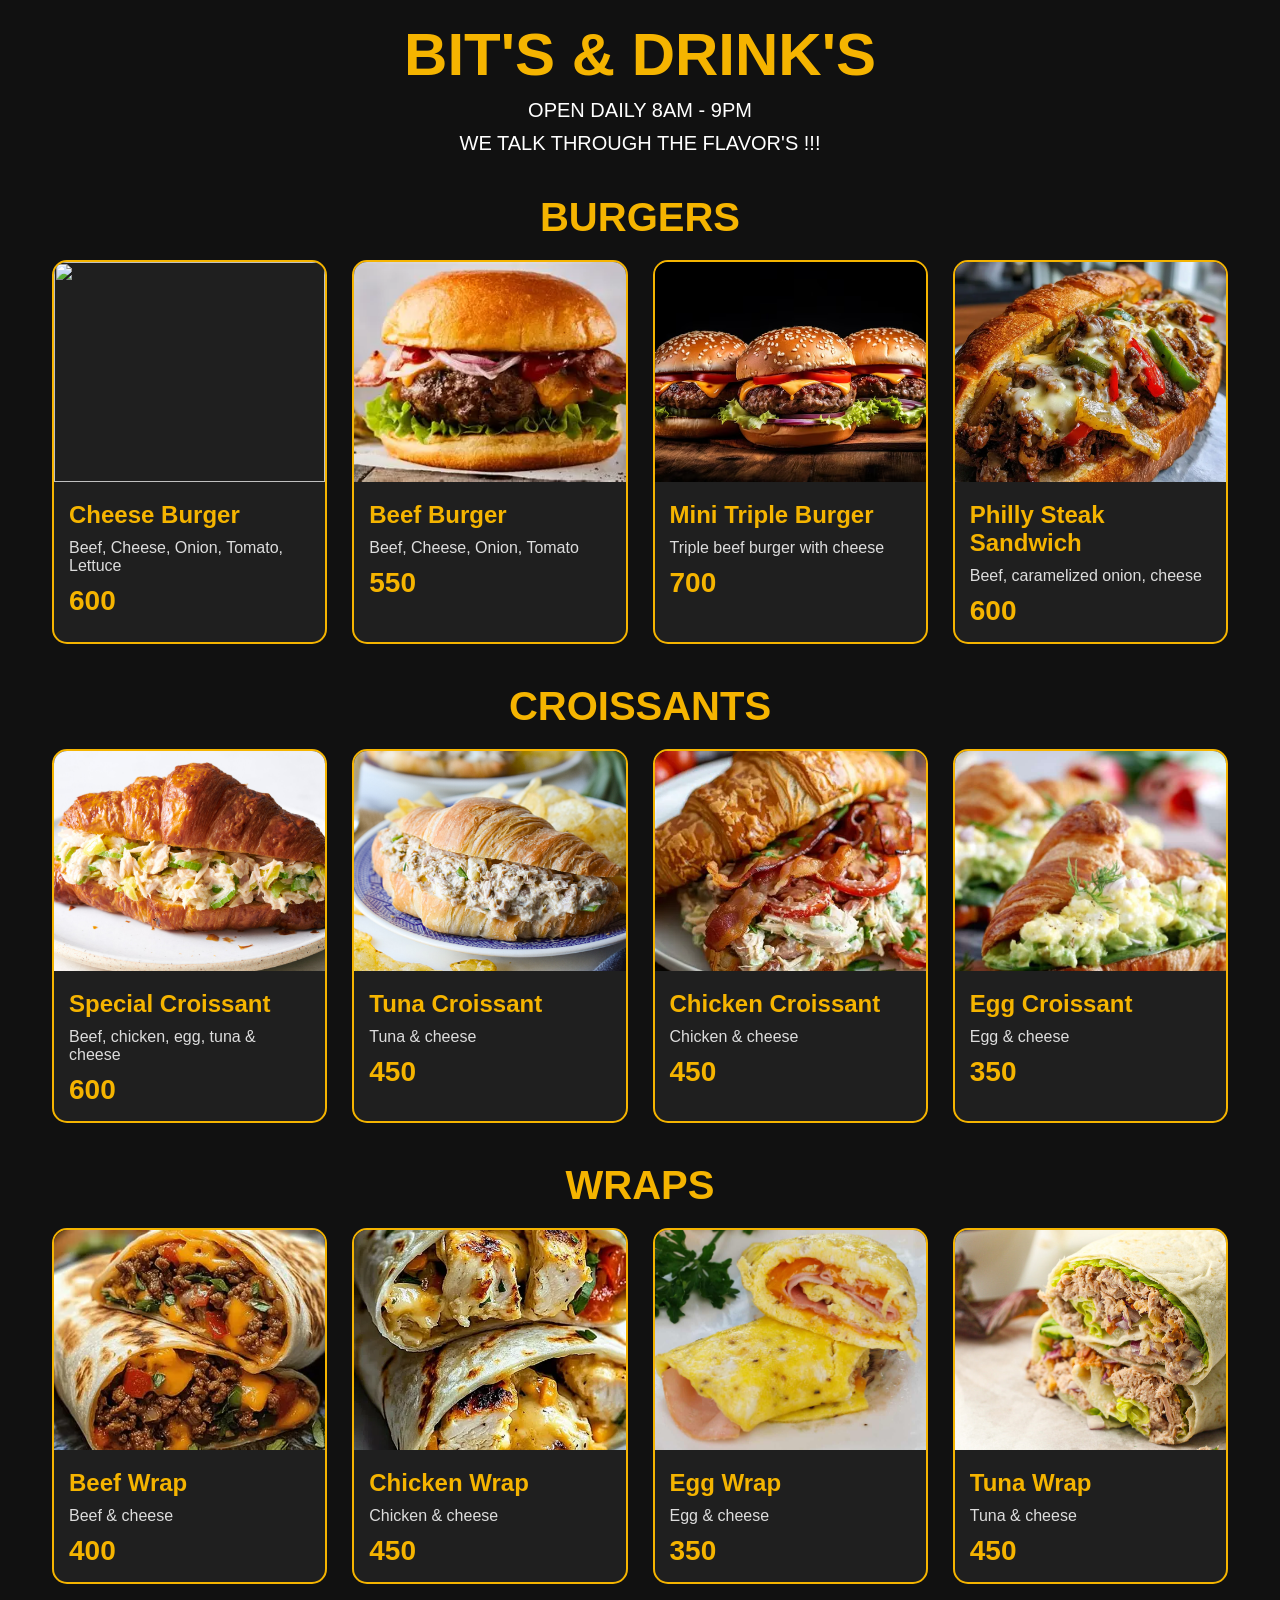
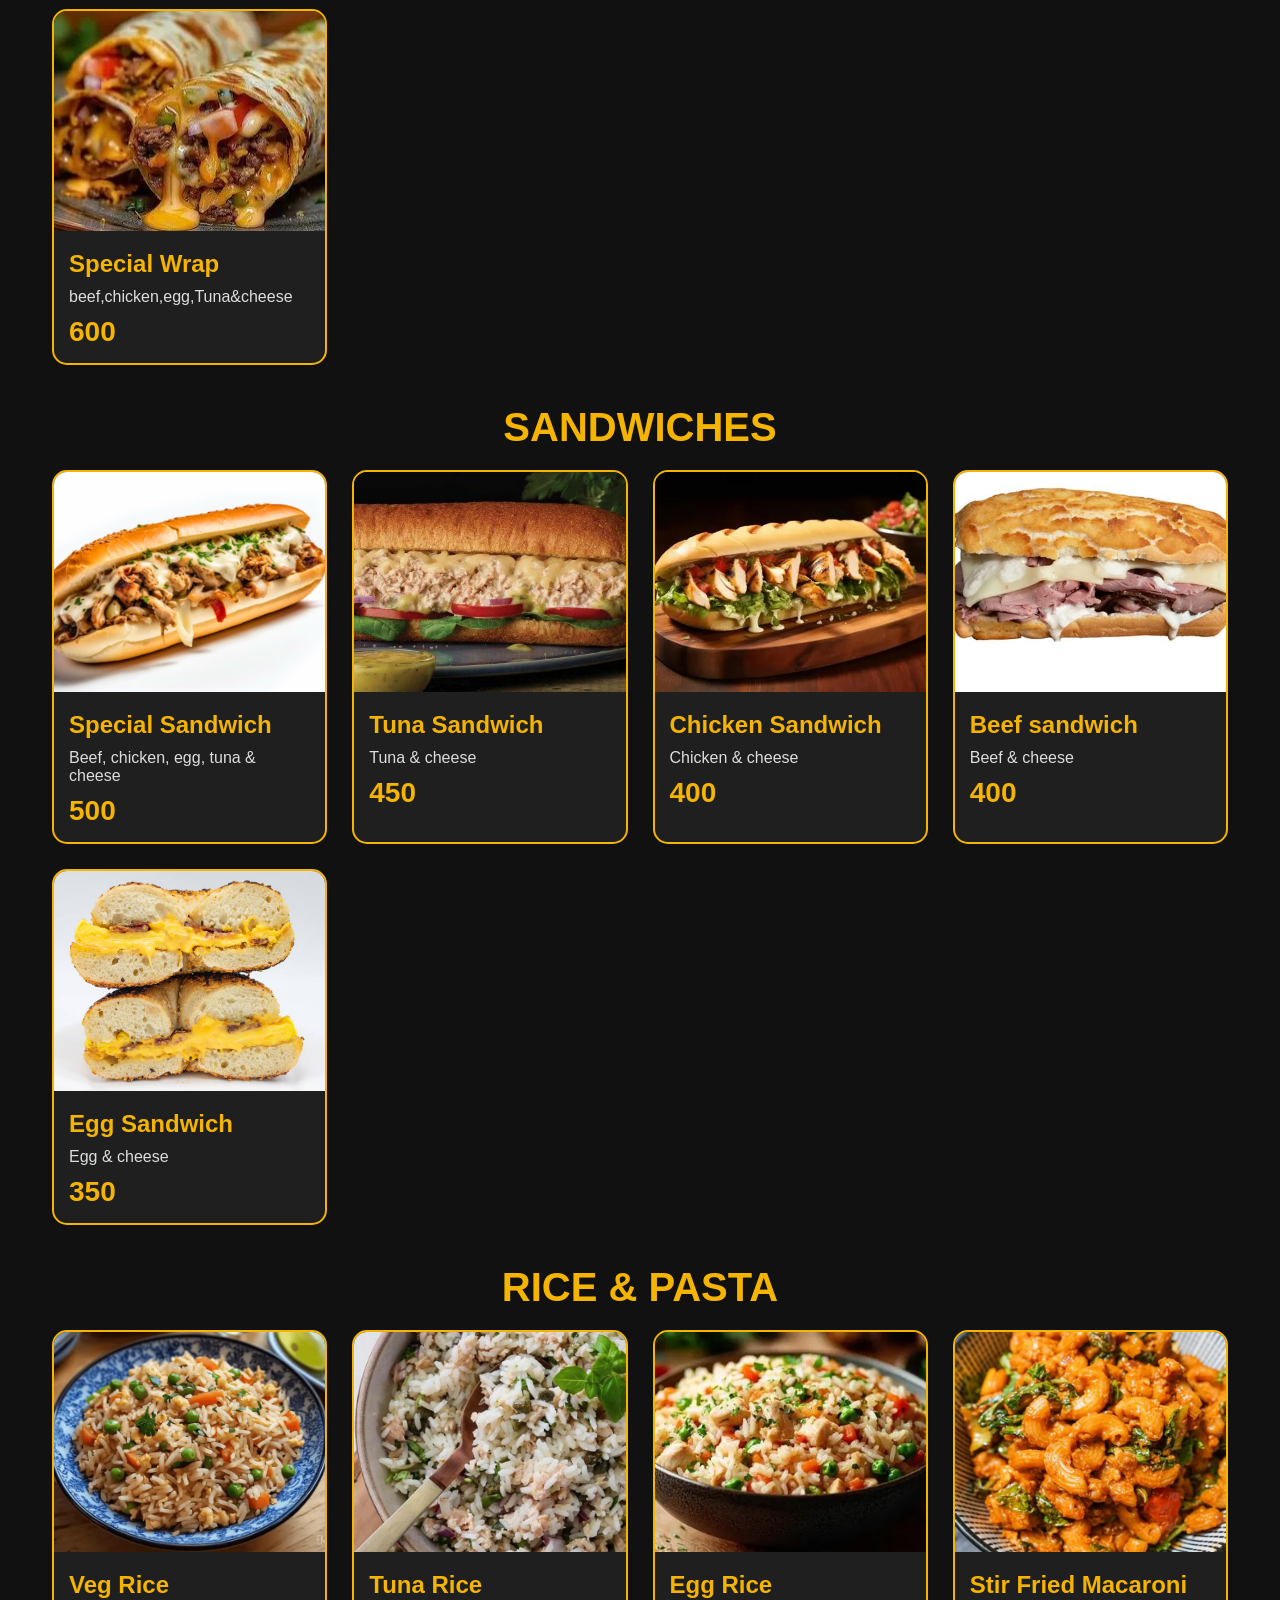
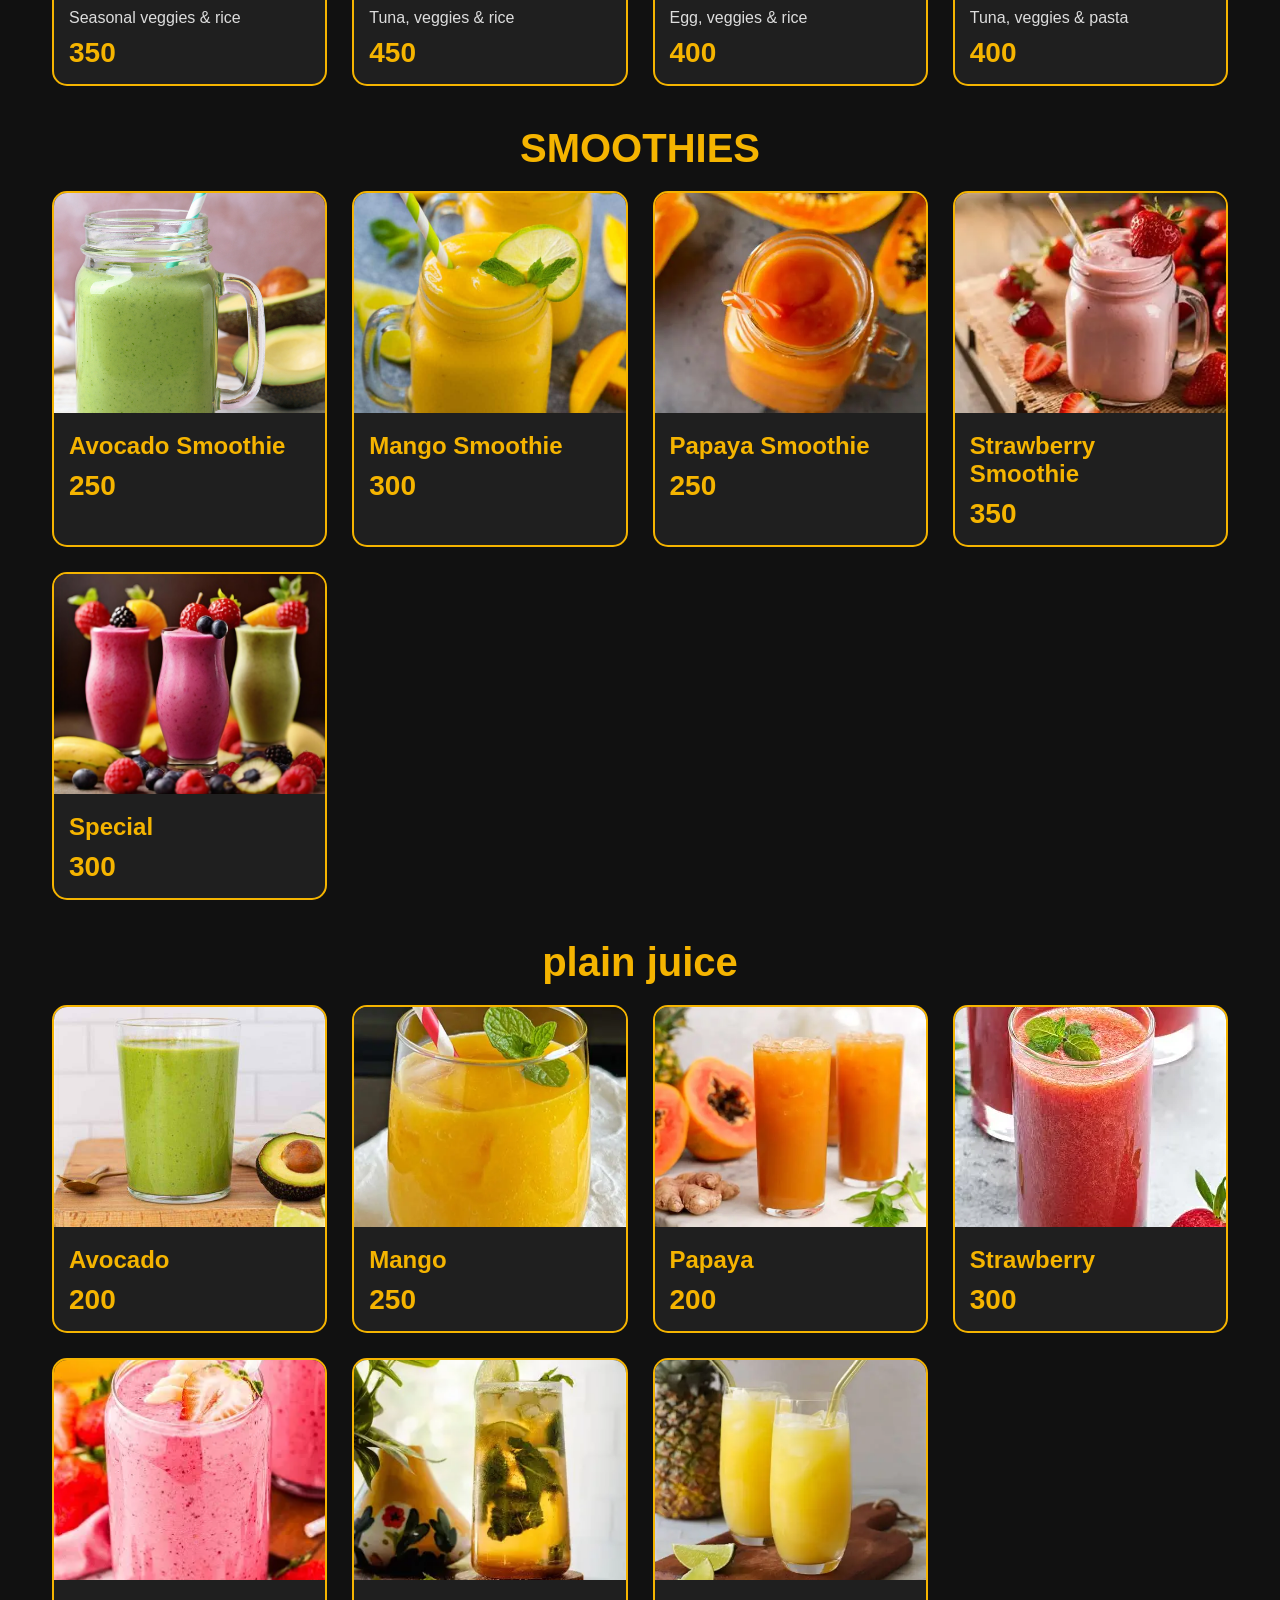
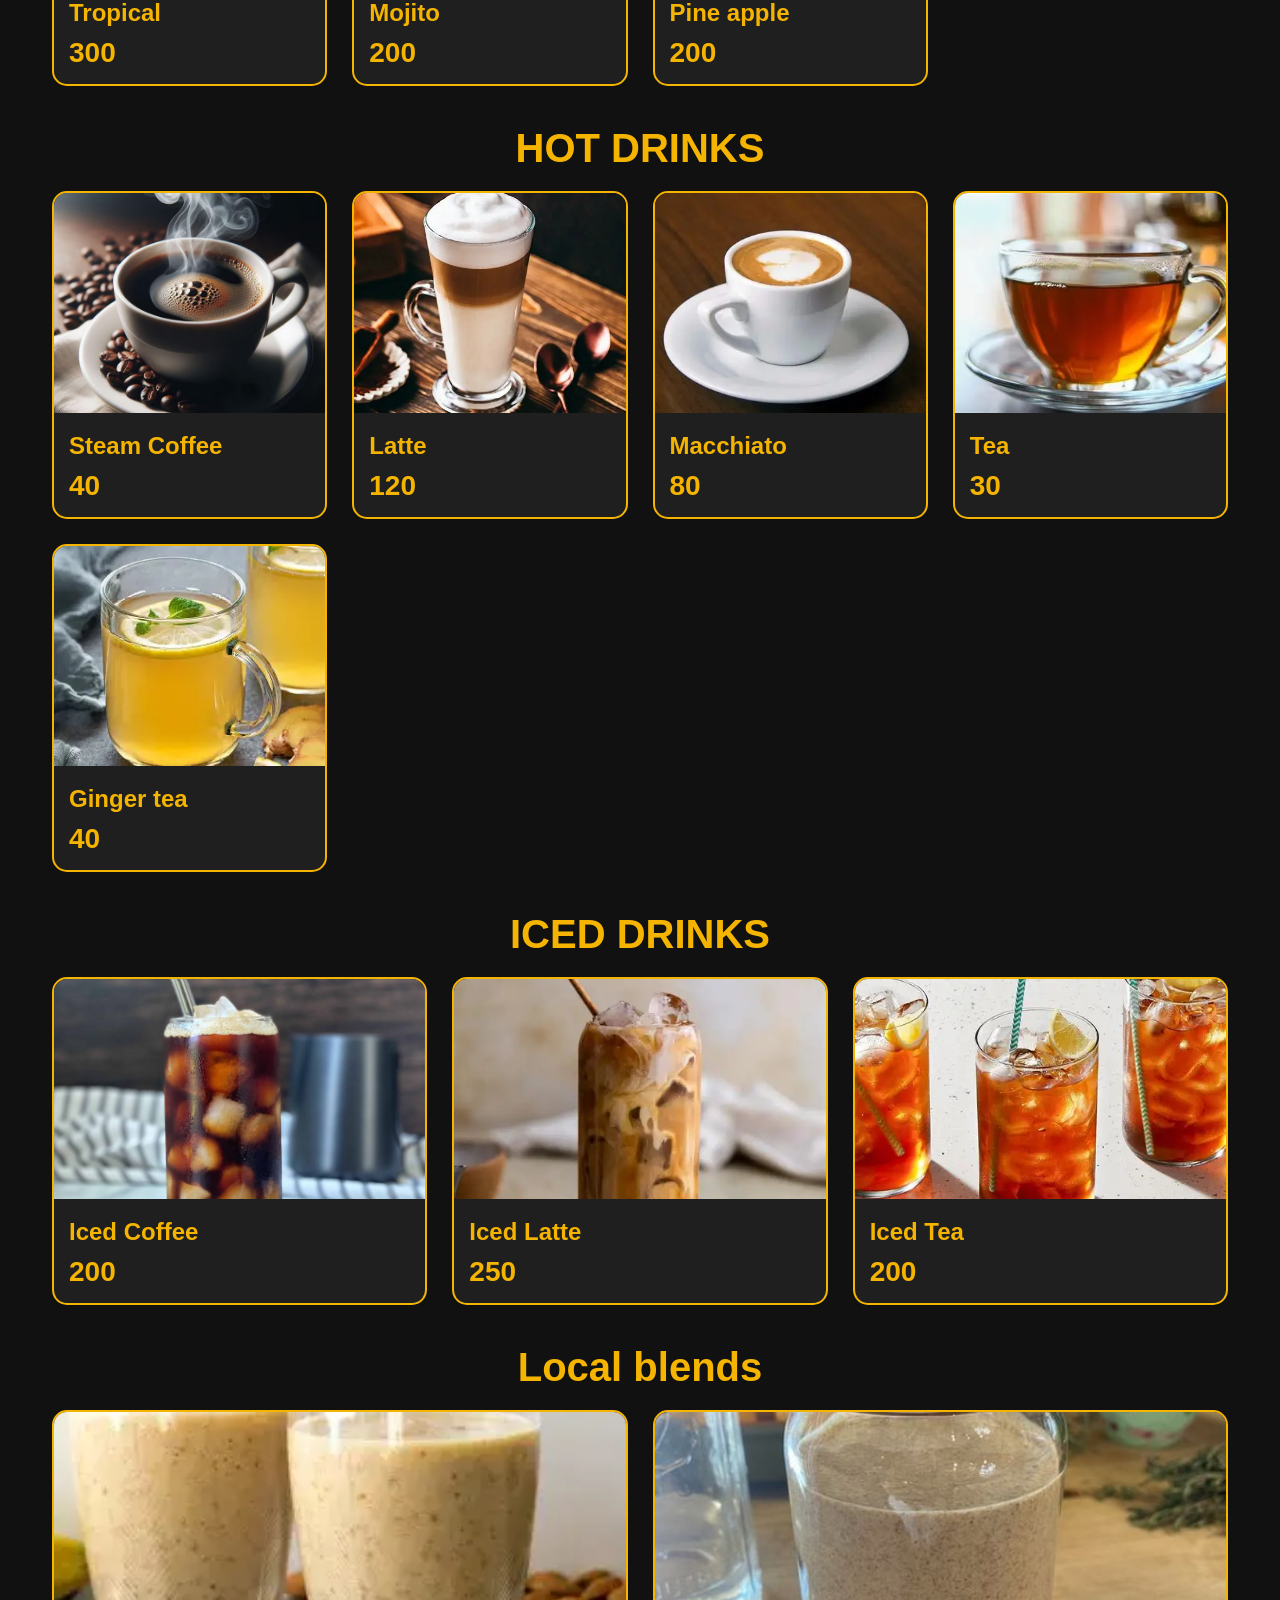
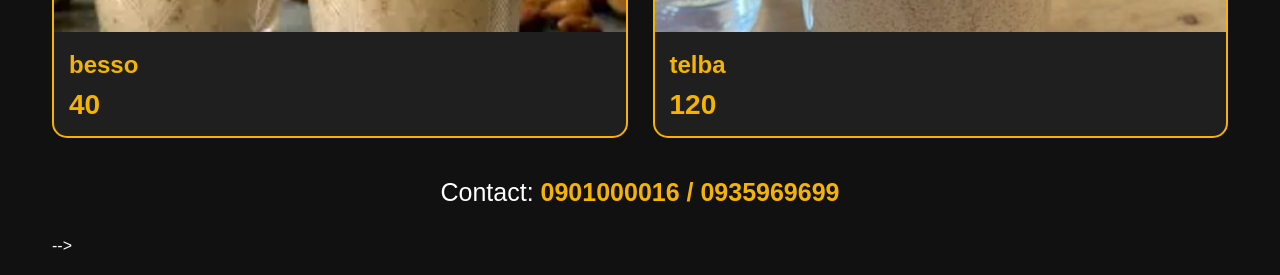
==== commit 28eeae51: "add futer" ====
--- a/index.html
+++ b/index.html
@@ -480,5 +480,5 @@
 Contact: <span>0901000016 / 0935969699</span>
 </div>
 
-</body>
+</body> -->
 </html>
--- a/styles/style.css
+++ b/styles/style.css
@@ -16,6 +16,7 @@
 
 .container{
     width:95%;
+    
     margin:auto;
     padding:20px;
 }
